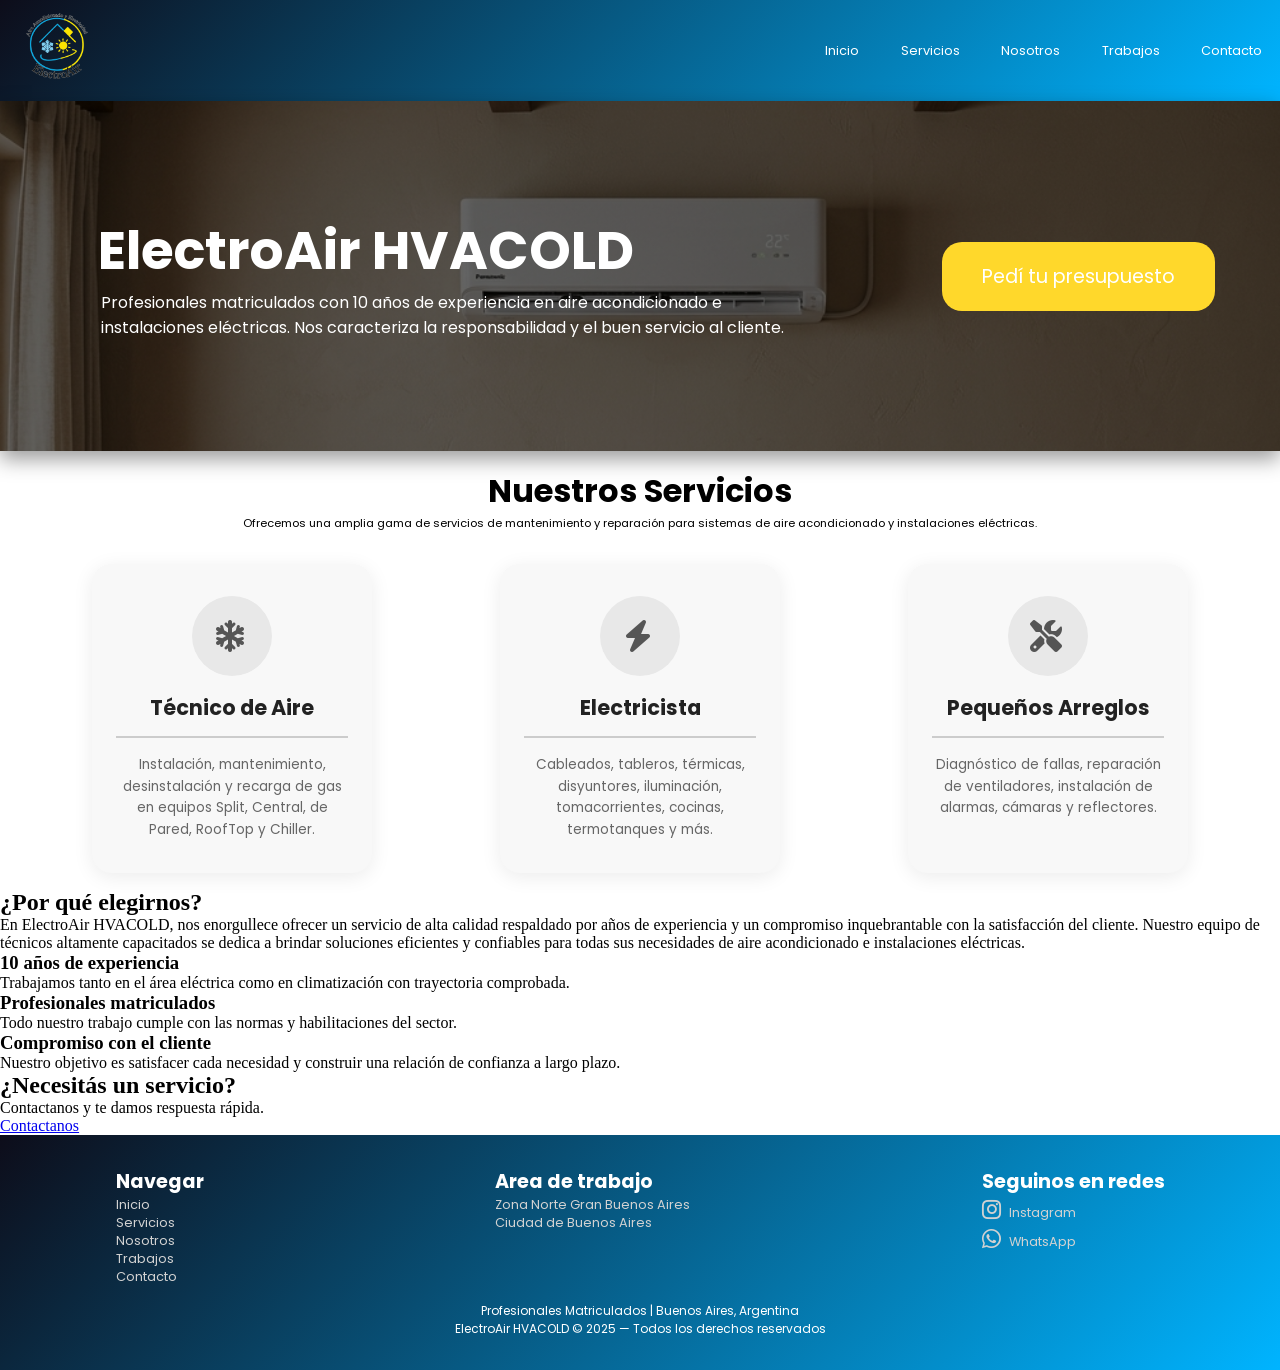
==== index.html @ 9010e7f7 "feat: agrego estilos de cards, iconos FontAwesome y sombra en hero, corrijo sangria y estructura HTM" ====
<!DOCTYPE html>
<html lang="es">

<head>
  <meta charset="UTF-8">
  <meta name="viewport" content="width=device-width, initial-scale=1.0">
  <meta name="description" content="Técnico en aire acondicionado - instalación y reparación">
  <title>ElectroAir | Inicio</title>
  <link rel="stylesheet" href="css/main.css">
  <link rel="icon" href="assets/images/logo.png" type="image/png">

  <!-- ICONO -->
  <link rel="stylesheet" href="https://cdnjs.cloudflare.com/ajax/libs/font-awesome/6.4.0/css/all.min.css">

  <!-- FUENTES -->
  <link href="https://fonts.googleapis.com/css2?family=Poppins:wght@300;400;600;700&display=swap" rel="stylesheet">

  <!-- BOOTSTRAP -->
  <link rel="stylesheet" href="https://cdn.jsdelivr.net/npm/bootstrap-icons@1.11.3/font/bootstrap-icons.min.css">
</head>

<body>

  <header>
    <a href="index.html">
      <img src="assets/images/logoinvi.png" alt="ElectroAir logo">
    </a>

    <nav>
      <a href="index.html">Inicio</a>
      <a href="pages/servicios.html">Servicios</a>
      <a href="pages/nosotros.html">Nosotros</a>
      <a href="pages/trabajos.html">Trabajos</a>
      <a href="pages/contacto.html">Contacto</a>
    </nav>
  </header>

  <main>
    <!-- HERO -->
    <section class="hero">
      <div class="marca-desc-hero">
        <h2>ElectroAir HVACOLD</h2>
        <p>Profesionales matriculados con 10 años de experiencia en aire acondicionado e instalaciones eléctricas. Nos
          caracteriza la responsabilidad y el buen servicio al cliente.</p>
      </div>
      <a href="pages/contacto.html" class="btn-presu-hero">Pedí tu presupuesto</a>
    </section>

    <!-- DESCRIPCION -->
    <!-- <h1>Somos ElectroAir HVACOLD, Realizamos mantenimiento de todo tipo de Aire Acondicionado, Centrales, RoofTop, Split, Chiller y Instalaciones Eléctricas. Nos caracteriza la responsabilidad y el buen servicio al cliente.</h1> -->

    <!-- SERVICIOS -->
    <section class="servicios-home">
      <div class="titulo-desc-servicios">
        <h2>Nuestros Servicios</h2>
        <p>Ofrecemos una amplia gama de servicios de mantenimiento y reparación para sistemas de aire acondicionado y
          instalaciones eléctricas.</p>
      </div>

      <div class="cards-servicios">

        <div class="card-servicio">
          <div class="icono-card">
            <i class="fa-solid fa-snowflake"></i>
          </div>
          <h3>Técnico de Aire</h3>
          <p>Instalación, mantenimiento, desinstalación y recarga de gas en equipos Split, Central, de Pared, RoofTop y
            Chiller.</p>
        </div>


        <div class="card-servicio">
          <div class="icono-card">
            <i class="fa-solid fa-bolt"></i>
          </div>
          <h3>Electricista</h3>
          <p>Cableados, tableros, térmicas, disyuntores, iluminación, tomacorrientes, cocinas, termotanques y más.</p>
        </div>


        <div class="card-servicio">
          <div class="icono-card">
            <i class="fa-solid fa-screwdriver-wrench"></i>
          </div>
          <h3>Pequeños Arreglos</h3>
          <p>Diagnóstico de fallas, reparación de ventiladores, instalación de alarmas, cámaras y reflectores.</p>
        </div>
      </div>
    </section>

    <section class="por-que-elegirnos">
      <h2>¿Por qué elegirnos?</h2>
      <p>En ElectroAir HVACOLD, nos enorgullece ofrecer un servicio de alta calidad respaldado por años de experiencia y
        un compromiso inquebrantable con la satisfacción del cliente. Nuestro equipo de técnicos altamente capacitados
        se dedica a brindar soluciones eficientes y confiables para todas sus necesidades de aire acondicionado e
        instalaciones eléctricas.</p>

      <div class="cards-porque">
        <div class="card-porque">
          <h3>10 años de experiencia</h3>
          <p>Trabajamos tanto en el área eléctrica como en climatización con trayectoria comprobada.</p>
        </div>

        <div class="card-porque">
          <h3>Profesionales matriculados</h3>
          <p>Todo nuestro trabajo cumple con las normas y habilitaciones del sector.</p>
        </div>

        <div class="card-porque">
          <h3>Compromiso con el cliente</h3>
          <p>Nuestro objetivo es satisfacer cada necesidad y construir una relación de confianza a largo plazo.</p>
        </div>
      </div>
    </section>

    <!-- CTA -->
    <section class="cta">
      <h2>¿Necesitás un servicio?</h2>
      <p>Contactanos y te damos respuesta rápida.</p>
      <a href="pages/contacto.html" class="btn">Contactanos</a>
    </section>

  </main>

  <footer>
    <section class="footer-box">
      <!-- PAGINAS -->

      <section class="pages-footer">
        <p class="titulos-footer">Navegar</p>
        <ul>
          <li><a href="index.html">Inicio</a> </li>
          <li><a href="pages/servicios.html">Servicios</a></li>
          <li><a href="pages/nosotros.html">Nosotros</a></li>
          <li><a href="pages/trabajos.html">Trabajos</a></li>
          <li><a href="pages/contacto.html">Contacto</a></li>
        </ul>
      </section>

      <!-- AREAS -->
      <section class="areas-footer">
        <p class="titulos-footer">Area de trabajo</p>
        <ul>
          <li>Zona Norte Gran Buenos Aires</li>
          <li>Ciudad de Buenos Aires</li>
        </ul>
      </section>

      <!-- REDES -->
      <section class="redes-footer">
        <p class="titulos-footer">Seguinos en redes</p>
        <ul>
          <li>
            <a href="https://www.instagram.com/electroair.hvacold?igsh=cTRmcGgzbWR4Y2Uz" target="_blank">
              <i class="bi bi-instagram"></i> Instagram
            </a>
          </li>

          <li>
            <a href="https://wa.me/1160213783" target="_blank">
              <i class="bi bi-whatsapp"></i> WhatsApp
            </a>
          </li>

        </ul>
      </section>
    </section>

    <section class="info-footer">
      <p>Profesionales Matriculados | Buenos Aires, Argentina</p>
      <p>ElectroAir HVACOLD &copy; 2025 — Todos los derechos reservados</p>
    </section>

  </footer>


</body>

</html>
---- css/main.css ----
header {
  background: linear-gradient(135deg, #0d0d1a, #00b4ff);
  padding: 0.5rem 0.5rem;
  display: flex;
  align-items: center;
  justify-content: space-between;
}
header nav {
  display: flex;
  gap: 2rem;
}
header a {
  color: #ffffff;
  font-size: 0.8rem;
  text-decoration: none;
  font-family: "Poppins", sans-serif;
  transition: background-color 0.3s ease;
  padding-right: 0.6rem;
}
header a:hover {
  color: #ffd82b;
}
header img {
  height: 5rem;
  padding-left: 0.5rem;
}

footer {
  background: linear-gradient(135deg, #0d0d1a, #00b4ff);
  padding: 2rem 4rem;
}
footer .footer-box {
  display: flex;
  justify-content: space-evenly;
  align-items: flex-start;
  gap: 15rem;
  margin-bottom: 1rem;
}
footer .footer-box .areas-footer p {
  text-align: left;
}
footer .footer-box .areas-footer ul {
  padding-left: 0;
  list-style: none;
  font-size: 0.8rem;
}
footer .footer-box .redes-footer {
  min-width: 180px;
}
footer .footer-box .redes-footer p {
  text-align: left;
}
footer .footer-box .redes-footer ul {
  padding-left: 0;
  list-style: none;
  font-size: 0.8rem;
}
footer .footer-box .pages-footer p {
  text-align: left;
}
footer .footer-box .pages-footer ul {
  padding-left: 0;
  list-style: none;
  font-size: 0.8rem;
}
footer .footer-box .titulos-footer {
  font-size: 1.2rem;
  font-weight: bold;
}
footer p {
  color: #ffffff;
  font-family: "Poppins", sans-serif;
  text-align: center;
}
footer a {
  color: #d2d2d2;
  text-decoration: none;
}
footer a:hover {
  color: #ffd82b;
}
footer li {
  color: #d2d2d2;
  font-family: "Poppins", sans-serif;
}

.info-footer {
  font-size: 12px;
}

i {
  font-size: 1.2rem;
  margin-right: 5px;
}

.hero {
  background-image: linear-gradient(rgba(0, 0, 0, 0.6), rgba(0, 0, 0, 0.6)), url("../assets/images/hero.png");
  background-size: cover;
  background-position: center;
  height: 350px;
  display: flex;
  justify-content: center;
  align-items: center;
  gap: 7rem;
  box-shadow: 0 8px 20px rgba(0, 0, 0, 0.4);
}

.marca-desc-hero {
  padding: 2rem;
}
.marca-desc-hero h2 {
  font-size: 3.3rem;
  color: #ffffff;
  font-family: "Poppins", sans-serif;
}
.marca-desc-hero p {
  font-size: 1rem;
  padding-left: 0.2rem;
  color: #ffffff;
  width: 43.75rem;
  font-family: "Poppins", sans-serif;
}

.btn-presu-hero {
  background-color: #ffd82b;
  color: #ffffff;
  text-decoration: none;
  font-family: "Poppins", sans-serif;
  padding: 1.25rem 2.5rem;
  border-radius: 1.25rem;
  font-size: 1.2rem;
  transition: 0.2s ease;
}
.btn-presu-hero:hover {
  transform: scale(0.95);
  box-shadow: 0.625rem 0.625rem 1.25rem rgba(10, 18, 54, 0.486);
}

.servicios-home {
  display: flex;
  flex-direction: column;
  padding: 1rem;
}
.servicios-home .titulo-desc-servicios {
  justify-content: center;
  flex-direction: column;
  text-align: center;
}
.servicios-home .titulo-desc-servicios h2 {
  font-size: 2rem;
  font-family: "Poppins", sans-serif;
}
.servicios-home .titulo-desc-servicios p {
  font-family: "Poppins", sans-serif;
  font-size: 0.7rem;
}
.servicios-home .cards-servicios {
  padding-top: 2rem;
  display: grid;
  grid-template-columns: repeat(auto-fit, minmax(250px, 1fr));
  gap: 8rem;
  max-width: 1200px;
  margin: 0 auto;
}
.servicios-home .cards-servicios .card-servicio {
  background-color: #f8f8f8;
  border-radius: 20px;
  width: 280px;
  display: flex;
  text-align: center;
  flex-direction: column;
  align-items: center;
  padding: 2rem 1.5rem;
  gap: 1rem;
  box-shadow: 0 4px 20px rgba(0, 0, 0, 0.08);
  transition: transform 0.3s ease, box-shadow 0.3s ease;
}
.servicios-home .cards-servicios .card-servicio:hover {
  transform: translateY(-3px);
  box-shadow: 0 12px 30px rgba(0, 0, 0, 0.15);
}
.servicios-home .cards-servicios .card-servicio .icono-card {
  background-color: #e8e8e8;
  border-radius: 50%;
  width: 80px;
  height: 80px;
  display: flex;
  align-items: center;
  justify-content: center;
}
.servicios-home .cards-servicios .card-servicio .icono-card i {
  font-size: 2rem;
  color: #555555;
}
.servicios-home .cards-servicios .card-servicio h3 {
  font-size: 1.3rem;
  font-family: "Poppins", sans-serif;
  color: #222222;
  font-weight: 700;
  border-bottom: 2px solid #cccccc;
  padding-bottom: 0.8rem;
  width: 100%;
}
.servicios-home .cards-servicios .card-servicio p {
  font-size: 0.85rem;
  font-family: "Poppins", sans-serif;
  color: #666666;
  line-height: 1.6;
}

* {
  margin: 0;
  padding: 0;
  box-sizing: border-box;
}

/*# sourceMappingURL=main.css.map */
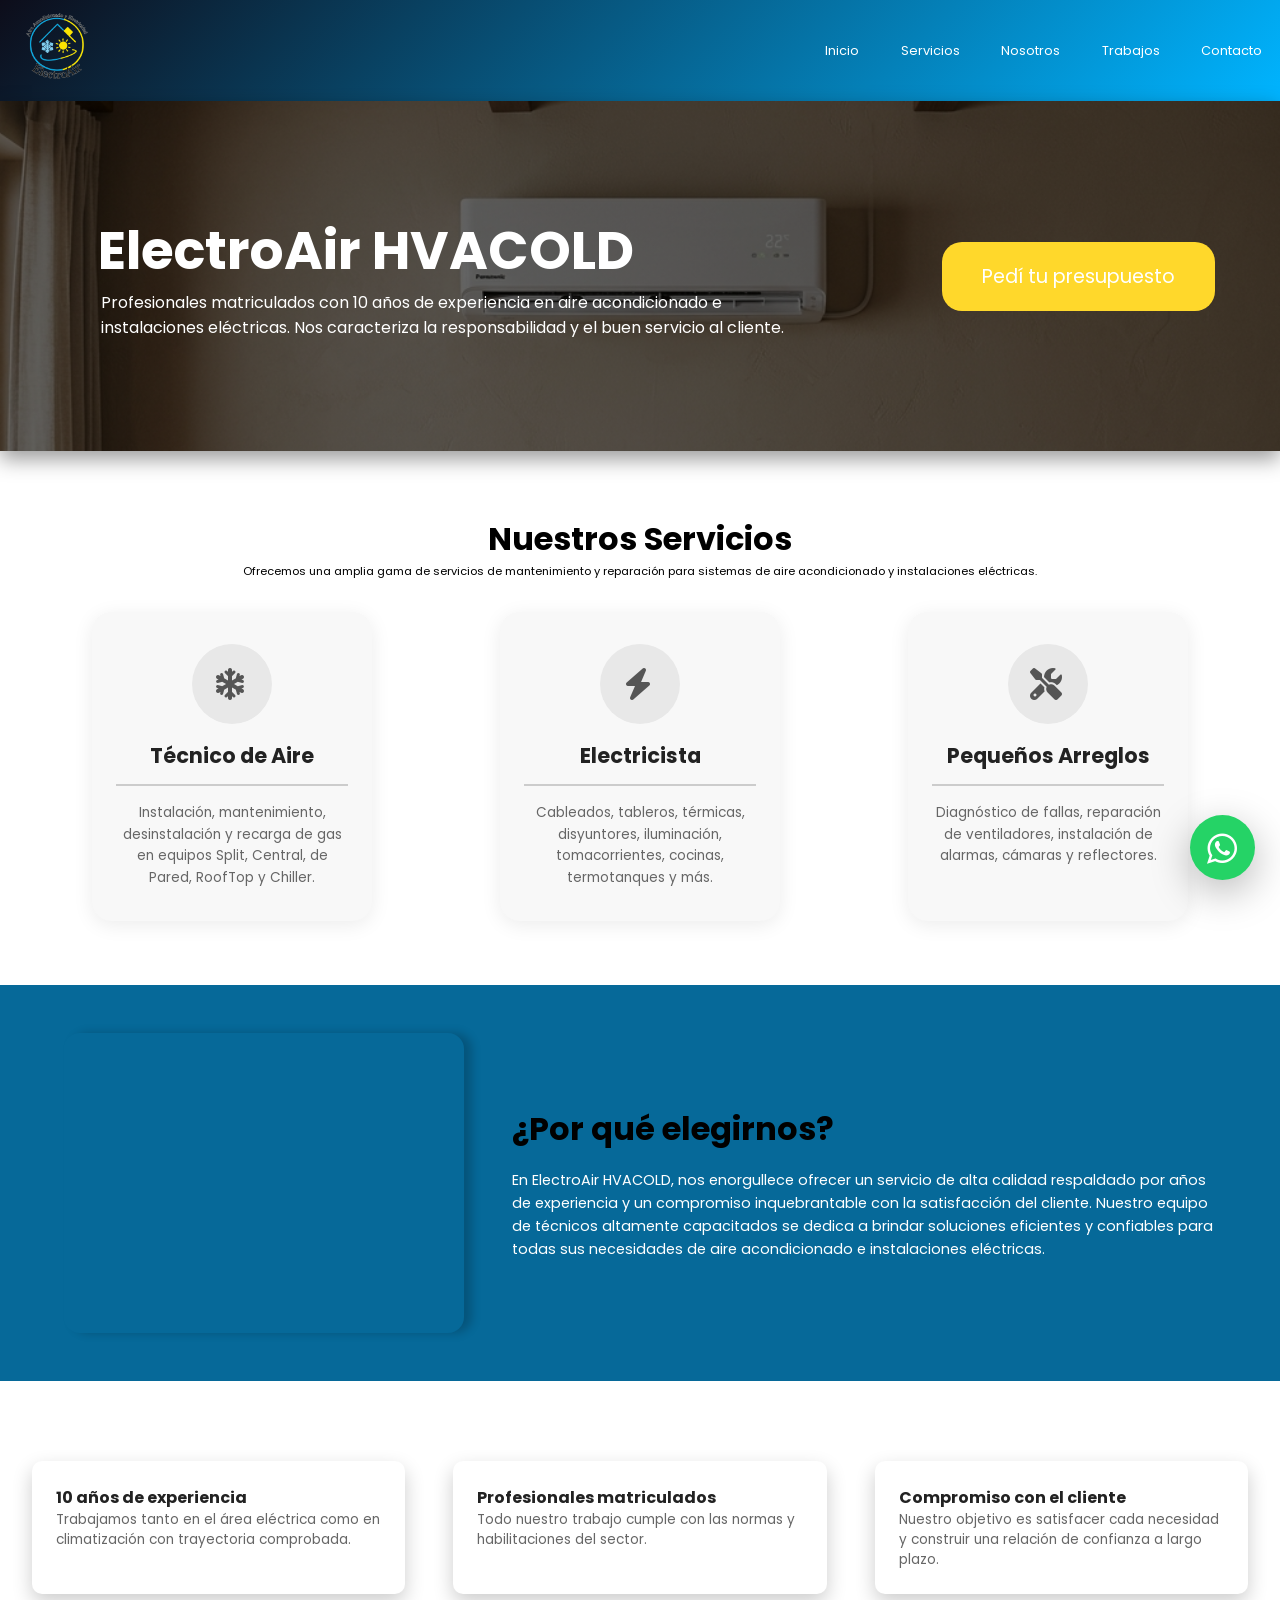
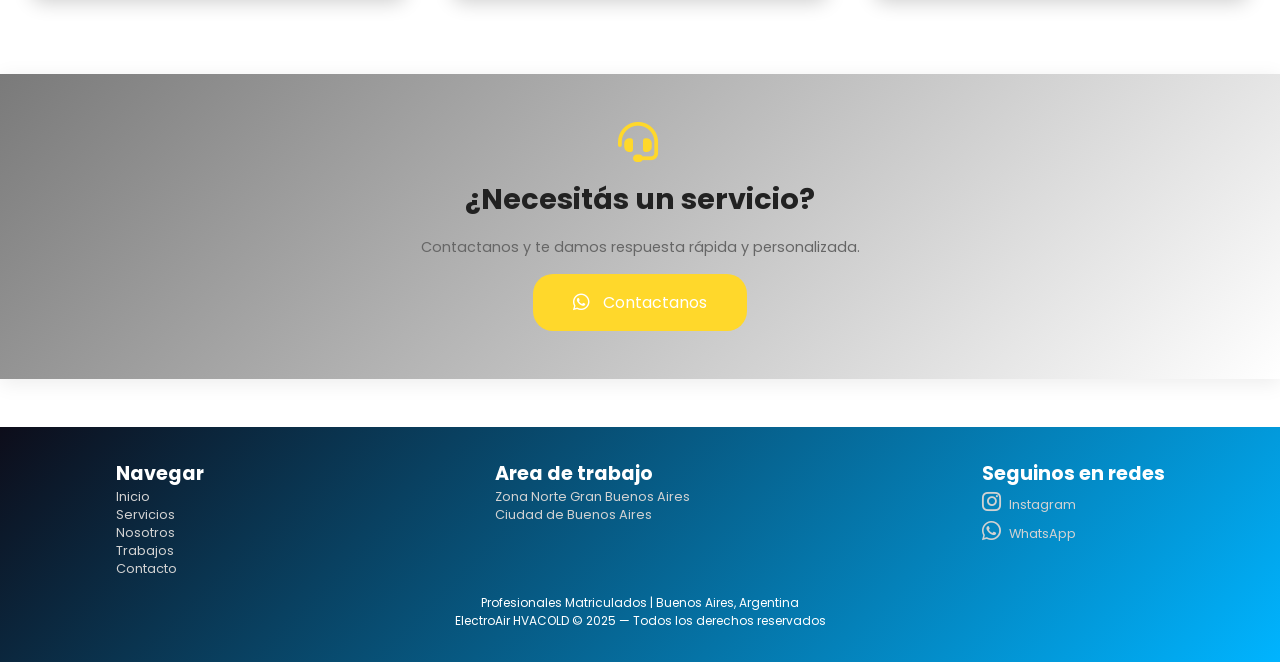
==== commit 5f1db57e: "feat: completo estilos del index, agrego seccion CTA, slider con keyframes, cards de porque elegirno" ====
--- a/index.html
+++ b/index.html
@@ -16,6 +16,7 @@
   <link href="https://fonts.googleapis.com/css2?family=Poppins:wght@300;400;600;700&display=swap" rel="stylesheet">
 
   <!-- BOOTSTRAP -->
+  <link rel="stylesheet" href="https://maxcdn.bootstrapcdn.com/font-awesome/4.5.0/css/font-awesome.min.css">
   <link rel="stylesheet" href="https://cdn.jsdelivr.net/npm/bootstrap-icons@1.11.3/font/bootstrap-icons.min.css">
 </head>
 
@@ -39,15 +40,12 @@
     <!-- HERO -->
     <section class="hero">
       <div class="marca-desc-hero">
-        <h2>ElectroAir HVACOLD</h2>
-        <p>Profesionales matriculados con 10 años de experiencia en aire acondicionado e instalaciones eléctricas. Nos
-          caracteriza la responsabilidad y el buen servicio al cliente.</p>
+        <h1>ElectroAir HVACOLD</h2>
+          <p>Profesionales matriculados con 10 años de experiencia en aire acondicionado e instalaciones eléctricas. Nos
+            caracteriza la responsabilidad y el buen servicio al cliente.</p>
       </div>
       <a href="pages/contacto.html" class="btn-presu-hero">Pedí tu presupuesto</a>
     </section>
-
-    <!-- DESCRIPCION -->
-    <!-- <h1>Somos ElectroAir HVACOLD, Realizamos mantenimiento de todo tipo de Aire Acondicionado, Centrales, RoofTop, Split, Chiller y Instalaciones Eléctricas. Nos caracteriza la responsabilidad y el buen servicio al cliente.</h1> -->
 
     <!-- SERVICIOS -->
     <section class="servicios-home">
@@ -89,35 +87,51 @@
     </section>
 
     <section class="por-que-elegirnos">
-      <h2>¿Por qué elegirnos?</h2>
-      <p>En ElectroAir HVACOLD, nos enorgullece ofrecer un servicio de alta calidad respaldado por años de experiencia y
-        un compromiso inquebrantable con la satisfacción del cliente. Nuestro equipo de técnicos altamente capacitados
-        se dedica a brindar soluciones eficientes y confiables para todas sus necesidades de aire acondicionado e
-        instalaciones eléctricas.</p>
+
+      <div class="porque-top">
+        <div class="slider">
+          <div class="slide slide1"></div>
+          <div class="slide slide2"></div>
+          <div class="slide slide3"></div>
+          <div class="slide slide4"></div>
+          <div class="slide slide5"></div>
+        </div>
+        <div class="porque-texto">
+          <h2>¿Por qué elegirnos?</h2>
+          <p>En ElectroAir HVACOLD, nos enorgullece ofrecer un servicio de alta calidad respaldado por años de
+            experiencia y un compromiso inquebrantable con la satisfacción del cliente. Nuestro equipo de técnicos
+            altamente capacitados se dedica a brindar soluciones eficientes y confiables para todas sus necesidades de
+            aire acondicionado e instalaciones eléctricas.</p>
+        </div>
+      </div>
 
       <div class="cards-porque">
         <div class="card-porque">
           <h3>10 años de experiencia</h3>
           <p>Trabajamos tanto en el área eléctrica como en climatización con trayectoria comprobada.</p>
         </div>
-
         <div class="card-porque">
           <h3>Profesionales matriculados</h3>
           <p>Todo nuestro trabajo cumple con las normas y habilitaciones del sector.</p>
         </div>
-
         <div class="card-porque">
           <h3>Compromiso con el cliente</h3>
           <p>Nuestro objetivo es satisfacer cada necesidad y construir una relación de confianza a largo plazo.</p>
         </div>
       </div>
+
     </section>
+
 
     <!-- CTA -->
     <section class="cta">
+      <i class="fa-solid fa-headset"></i>
       <h2>¿Necesitás un servicio?</h2>
-      <p>Contactanos y te damos respuesta rápida.</p>
-      <a href="pages/contacto.html" class="btn">Contactanos</a>
+      <p>Contactanos y te damos respuesta rápida y personalizada.</p>
+
+      <a href="pages/contacto.html" class="btn">
+        <i class="fa-brands fa-whatsapp"></i> Contactanos
+      </a>
     </section>
 
   </main>
@@ -173,7 +187,9 @@
 
   </footer>
 
-
+  <a href="https://wa.me/1160213783" class="float-wa" target="_blank">
+    <i class="fa fa-whatsapp" style="margin-top:16px;"></i>
+  </a>
 </body>
 
 </html>
--- a/css/main.css
+++ b/css/main.css
@@ -108,7 +108,7 @@
 .marca-desc-hero {
   padding: 2rem;
 }
-.marca-desc-hero h2 {
+.marca-desc-hero h1 {
   font-size: 3.3rem;
   color: #ffffff;
   font-family: "Poppins", sans-serif;
@@ -140,6 +140,8 @@
   display: flex;
   flex-direction: column;
   padding: 1rem;
+  margin-top: 3rem;
+  margin-bottom: 2rem;
 }
 .servicios-home .titulo-desc-servicios {
   justify-content: center;
@@ -208,6 +210,198 @@
   line-height: 1.6;
 }
 
+.por-que-elegirnos {
+  margin-top: 3rem;
+  display: flex;
+  flex-direction: column;
+  gap: 2rem;
+}
+.por-que-elegirnos .porque-top {
+  display: flex;
+  gap: 3rem;
+  align-items: center;
+  width: 100%;
+  background-color: #066999;
+  padding: 3rem 4rem;
+}
+.por-que-elegirnos .slider {
+  width: 400px;
+  min-width: 400px;
+  height: 300px;
+  border-radius: 16px;
+  overflow: hidden;
+  position: relative;
+  box-shadow: 8px 0px 10px rgba(0, 0, 0, 0.2);
+}
+.por-que-elegirnos .slide {
+  position: absolute;
+  width: 100%;
+  height: 100%;
+  opacity: 0;
+  animation: cambiarSlide 25s infinite;
+}
+.por-que-elegirnos .slide1 {
+  background-image: url("../assets/images/slide1.jpeg");
+  background-size: cover;
+  background-position: center;
+  animation-delay: 0s;
+}
+.por-que-elegirnos .slide2 {
+  background-image: url("../assets/images/slide2.jpeg");
+  background-size: cover;
+  background-position: center;
+  animation-delay: 5s;
+}
+.por-que-elegirnos .slide3 {
+  background-image: url("../assets/images/slide3.jpeg");
+  background-size: cover;
+  background-position: center;
+  animation-delay: 10s;
+}
+.por-que-elegirnos .slide4 {
+  background-image: url("../assets/images/slide4.jpeg");
+  background-size: cover;
+  background-position: center;
+  animation-delay: 15s;
+}
+.por-que-elegirnos .slide5 {
+  background-image: url("../assets/images/slide5.jpeg");
+  background-size: cover;
+  background-position: center;
+  animation-delay: 20s;
+}
+@keyframes cambiarSlide {
+  0% {
+    opacity: 0;
+  }
+  5% {
+    opacity: 1;
+  }
+  20% {
+    opacity: 1;
+  }
+  25% {
+    opacity: 0;
+  }
+  100% {
+    opacity: 0;
+  }
+}
+.por-que-elegirnos .porque-texto {
+  display: flex;
+  flex-direction: column;
+  gap: 1rem;
+  flex: 1;
+}
+.por-que-elegirnos .porque-texto h2 {
+  font-size: 2rem;
+  font-family: "Poppins", sans-serif;
+  color: #000000;
+  font-weight: 700;
+}
+.por-que-elegirnos .porque-texto p {
+  font-size: 0.9rem;
+  font-family: "Poppins", sans-serif;
+  color: #ffffff;
+  line-height: 1.6;
+}
+.por-que-elegirnos .cards-porque {
+  margin-top: 3rem;
+  display: flex;
+  gap: 3rem;
+  justify-content: center;
+  padding-left: 2rem;
+  padding-right: 2rem;
+  margin-bottom: 5rem;
+}
+.por-que-elegirnos .cards-porque .card-porque h3 {
+  font-size: 1rem;
+  font-family: "Poppins", sans-serif;
+  font-weight: 700;
+  color: #222222;
+}
+.por-que-elegirnos .cards-porque .card-porque p {
+  font-size: 0.85rem;
+  font-family: "Poppins", sans-serif;
+  color: #666666;
+}
+.por-que-elegirnos .cards-porque .card-porque {
+  background-color: #ffffff;
+  border-radius: 10px;
+  padding: 1.5rem;
+  width: 400px;
+  box-shadow: 0 8px 20px rgba(0, 0, 0, 0.2);
+}
+
+.cta {
+  background: linear-gradient(135deg, #7a7a7a, #ffffff);
+  display: flex;
+  align-items: center;
+  justify-content: center;
+  flex-direction: column;
+  gap: 1rem;
+  padding: 3rem 6rem;
+  text-align: center;
+  box-shadow: 0 4px 20px rgba(0, 0, 0, 0.08);
+  width: 100%;
+  margin-bottom: 3rem;
+}
+.cta > i {
+  font-size: 2.5rem;
+  color: #ffd82b;
+}
+.cta h2 {
+  font-family: "Poppins", sans-serif;
+  font-size: 1.8rem;
+  font-weight: 700;
+  color: #222222;
+}
+.cta p {
+  font-family: "Poppins", sans-serif;
+  font-size: 0.9rem;
+  color: #666666;
+}
+.cta .btn {
+  background-color: #ffd82b;
+  color: #ffffff;
+  text-decoration: none;
+  font-family: "Poppins", sans-serif;
+  padding: 1rem 2.5rem;
+  border-radius: 1.25rem;
+  font-size: 1rem;
+  transition: 0.2s ease;
+}
+.cta .btn:hover {
+  transform: scale(0.95);
+  box-shadow: 0.625rem 0.625rem 1.25rem rgba(10, 18, 54, 0.486);
+}
+.cta .btn {
+  display: flex;
+  align-items: center;
+  gap: 0.5rem;
+}
+
+.float-wa {
+  position: fixed;
+  width: 65px;
+  height: 65px;
+  bottom: 20px;
+  right: 25px;
+  background-color: #25d366;
+  color: #FFF;
+  border-radius: 50px;
+  text-align: center;
+  font-size: 35px;
+  padding-left: 3.5px;
+  z-index: 100;
+  box-shadow: 0 12px 40px rgba(0, 0, 0, 0.283);
+  transition: transform 0.3s ease, box-shadow 0.3s ease;
+}
+.float-wa:hover {
+  transform: scale(1.1);
+  box-shadow: 0 12px 50px rgba(0, 0, 0, 0.523);
+}
+
 * {
   margin: 0;
   padding: 0;
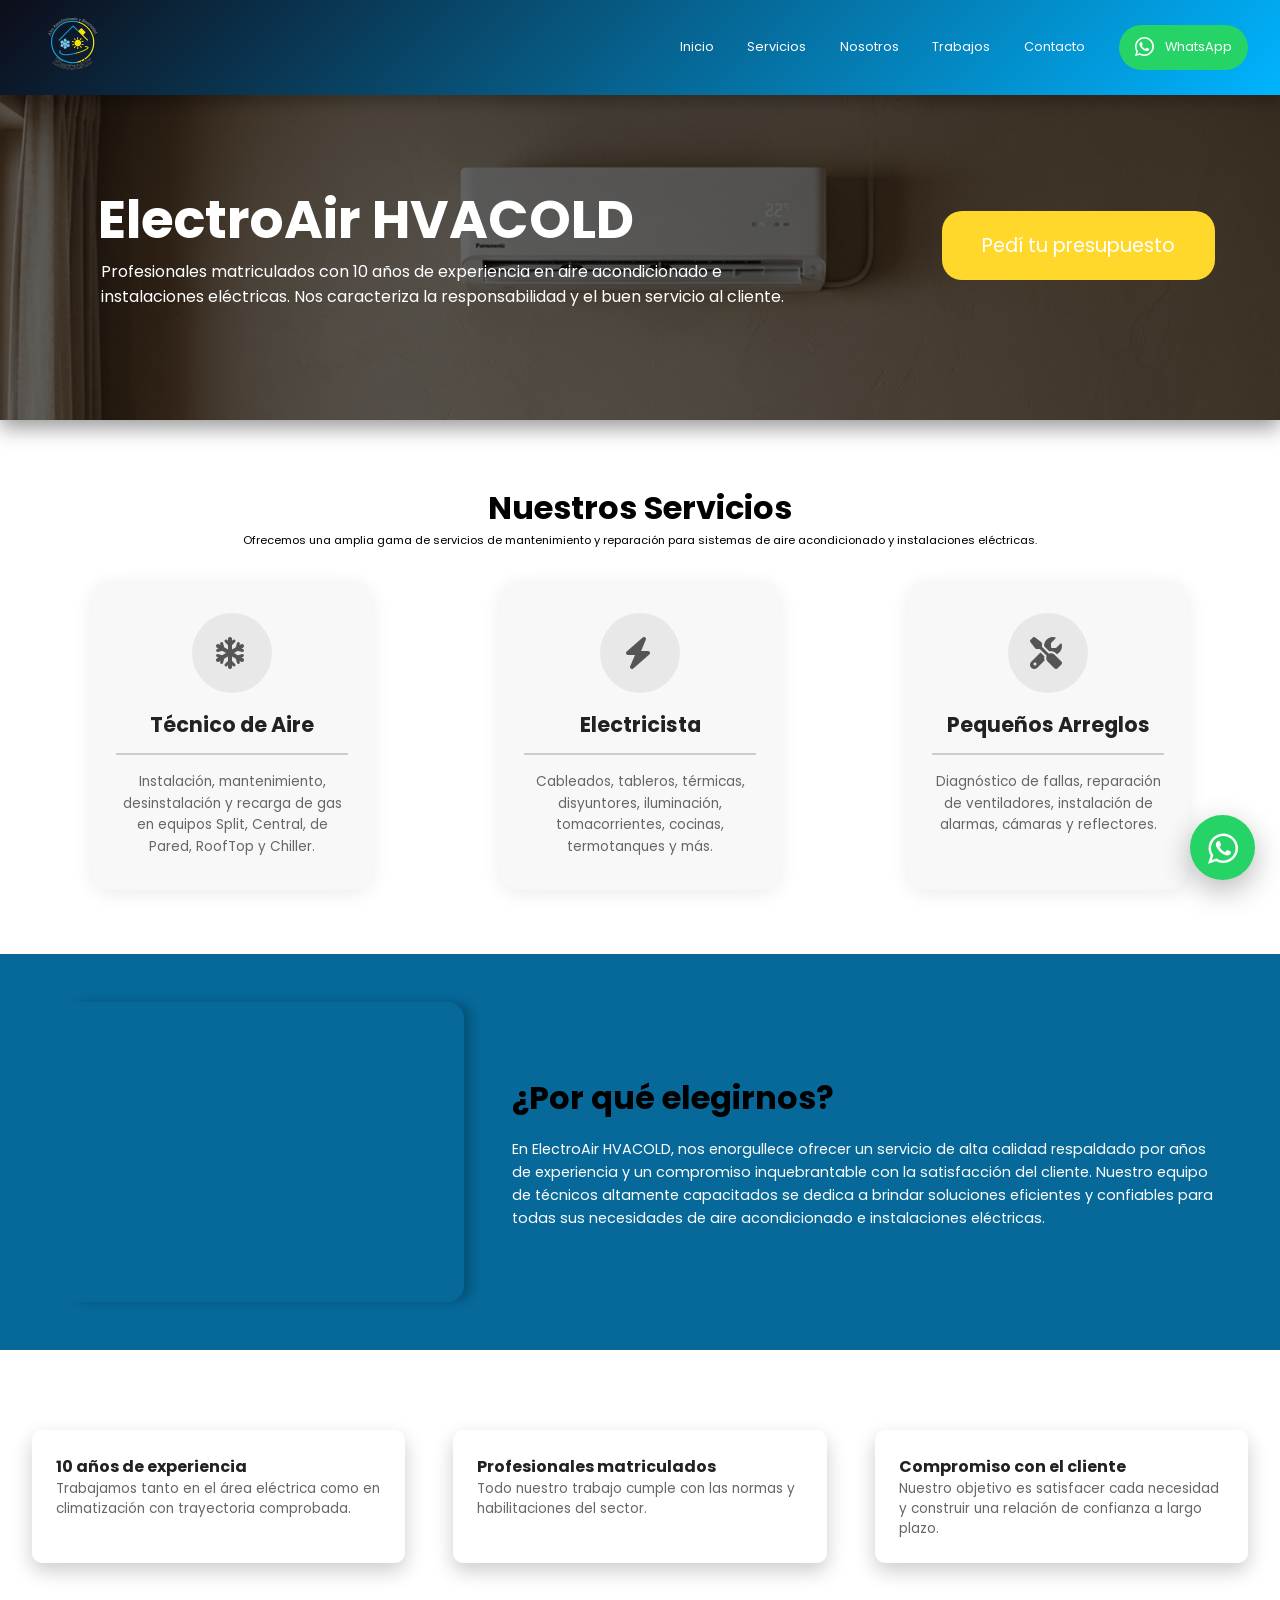
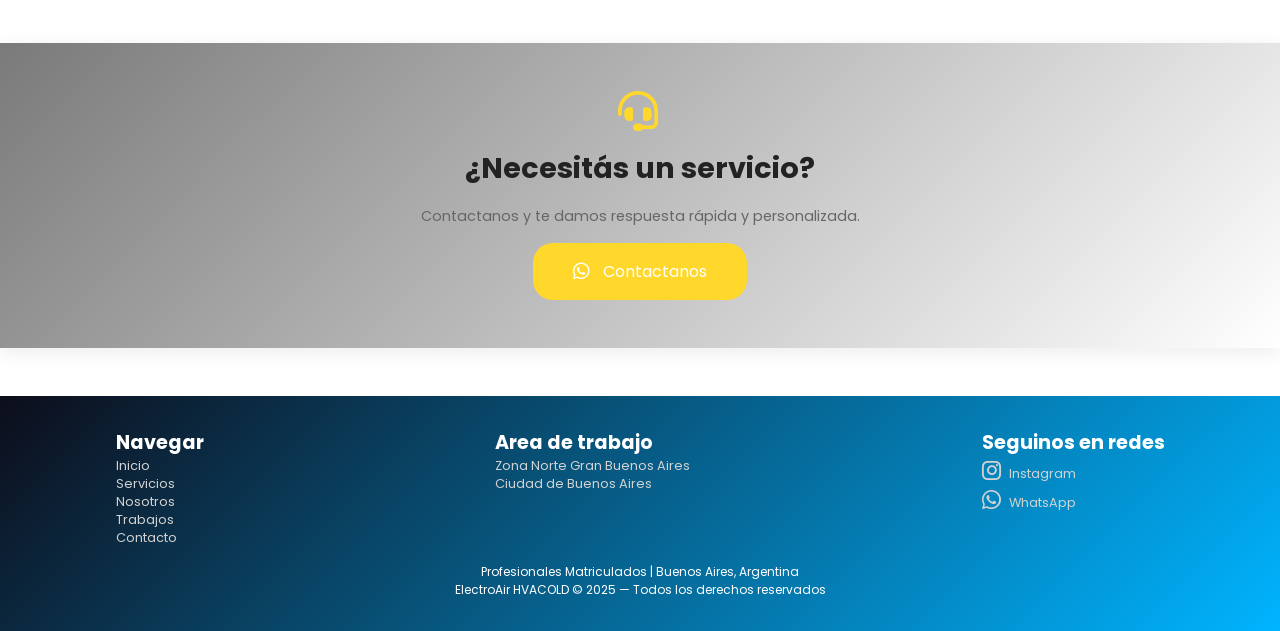
==== commit 2da232c2: "Agrego contacto, position fixed, tamaño y sombra en nav" ====
--- a/index.html
+++ b/index.html
@@ -33,6 +33,9 @@
       <a href="pages/nosotros.html">Nosotros</a>
       <a href="pages/trabajos.html">Trabajos</a>
       <a href="pages/contacto.html">Contacto</a>
+      <a href="https://wa.me/1160213783" target="_blank" class="btn-whatsapp">
+        <i class="bi bi-whatsapp"></i> WhatsApp
+      </a>
     </nav>
   </header>
 
--- a/css/main.css
+++ b/css/main.css
@@ -1,15 +1,25 @@
+@charset "UTF-8";
 header {
   background: linear-gradient(135deg, #0d0d1a, #00b4ff);
-  padding: 0.5rem 0.5rem;
+  padding: 0.8rem 2rem;
   display: flex;
   align-items: center;
   justify-content: space-between;
-}
-header nav {
-  display: flex;
-  gap: 2rem;
-}
-header a {
+  position: fixed;
+  top: 0;
+  left: 0;
+  width: 100%;
+  z-index: 1000;
+  box-shadow: 0 9px 10px rgba(0, 0, 0, 0.2);
+}
+
+nav {
+  display: flex;
+  gap: 1.5rem;
+  align-items: center;
+}
+
+a {
   color: #ffffff;
   font-size: 0.8rem;
   text-decoration: none;
@@ -17,12 +27,31 @@
   transition: background-color 0.3s ease;
   padding-right: 0.6rem;
 }
-header a:hover {
+a:hover {
   color: #ffd82b;
 }
-header img {
-  height: 5rem;
+
+img {
+  height: 4rem;
   padding-left: 0.5rem;
+}
+
+body {
+  padding-top: 70px;
+}
+
+.btn-whatsapp {
+  background-color: #25d366;
+  color: white !important;
+  padding: 0.5rem 1rem;
+  border-radius: 1.5rem;
+  display: flex;
+  align-items: center;
+  gap: 0.4rem;
+}
+.btn-whatsapp:hover {
+  background-color: #1ebe5d;
+  color: white !important;
 }
 
 footer {
@@ -91,6 +120,52 @@
 i {
   font-size: 1.2rem;
   margin-right: 5px;
+}
+
+.servicios-titulo {
+  margin-top: 3rem;
+  display: flex;
+  align-items: center;
+  justify-content: center;
+  text-align: center;
+  gap: 0.2rem;
+  padding: 3rem;
+}
+
+.servicios-detalle .aire-lista .categoria ul li, .servicios-detalle .electricista-lista .categoria ul li, .servicios-detalle .arreglos-lista .categoria ul li {
+  font-size: 0.85rem;
+  font-family: "Poppins", sans-serif;
+  color: #444444;
+  line-height: 1.6;
+}
+
+.servicios-detalle .aire-lista .categoria, .servicios-detalle .electricista-lista .categoria, .servicios-detalle .arreglos-lista .categoria {
+  display: flex;
+  flex-direction: column;
+  width: 280px;
+  background-color: #ffffff;
+  padding: 1.5rem;
+  border-radius: 0.8rem;
+  box-shadow: 0 8px 20px rgba(0, 0, 0, 0.1);
+  gap: 1rem;
+}
+.servicios-detalle .aire-lista .categoria .titulo, .servicios-detalle .electricista-lista .categoria .titulo, .servicios-detalle .arreglos-lista .categoria .titulo {
+  display: flex;
+  flex-direction: column;
+}
+.servicios-detalle .aire-lista .categoria .titulo h2, .servicios-detalle .electricista-lista .categoria .titulo h2, .servicios-detalle .arreglos-lista .categoria .titulo h2 {
+  font-size: 1.1rem;
+  font-family: "Poppins", sans-serif;
+  color: #333333;
+}
+
+.fondo-aire, .fondo-electricista, .fondo-arreglos {
+  background-size: cover;
+  background-position: center;
+  background-repeat: no-repeat;
+  border-radius: 0.8rem;
+  padding: 2rem;
+  box-shadow: 0 8px 20px rgba(0, 0, 0, 0.1);
 }
 
 .hero {
@@ -133,6 +208,7 @@
 }
 .btn-presu-hero:hover {
   transform: scale(0.95);
+  color: #ffffff;
   box-shadow: 0.625rem 0.625rem 1.25rem rgba(10, 18, 54, 0.486);
 }
 
@@ -373,6 +449,7 @@
 }
 .cta .btn:hover {
   transform: scale(0.95);
+  color: #ffffff;
   box-shadow: 0.625rem 0.625rem 1.25rem rgba(10, 18, 54, 0.486);
 }
 .cta .btn {
@@ -392,14 +469,190 @@
   border-radius: 50px;
   text-align: center;
   font-size: 35px;
-  padding-left: 3.5px;
+  padding-left: 15px;
   z-index: 100;
-  box-shadow: 0 12px 40px rgba(0, 0, 0, 0.283);
+  box-shadow: 0 10px 30px rgba(0, 0, 0, 0.283);
   transition: transform 0.3s ease, box-shadow 0.3s ease;
 }
 .float-wa:hover {
   transform: scale(1.1);
-  box-shadow: 0 12px 50px rgba(0, 0, 0, 0.523);
+  color: #ffffff;
+  box-shadow: 0 10px 45px rgba(0, 0, 0, 0.406);
+}
+
+.servicios-titulo {
+  flex-direction: column;
+  display: flex;
+  justify-content: center;
+}
+.servicios-titulo .barrita {
+  width: 55px;
+  height: 4px;
+  background-color: rgb(10, 60, 102);
+  border-radius: 10px;
+  margin-top: 8px;
+  width: 100px;
+}
+.servicios-titulo h1 {
+  font-size: 2.3rem;
+  color: #000000;
+  font-family: "Poppins", sans-serif;
+}
+.servicios-titulo p {
+  padding-top: 2rem;
+  font-size: 0.9rem;
+  color: #211d6f;
+  font-family: "Poppins", sans-serif;
+}
+
+.servicios-detalle {
+  display: flex;
+  justify-content: center;
+  gap: 5rem;
+  flex-direction: column;
+  padding: 2rem;
+}
+.servicios-detalle h2 {
+  font-size: 2rem;
+  font-family: "Poppins", sans-serif;
+}
+.servicios-detalle .aire-lista {
+  display: flex;
+  gap: 2rem;
+  align-items: stretch;
+  margin-top: 2rem;
+  padding: 0 1rem;
+  flex-wrap: wrap;
+}
+.servicios-detalle .aire-lista .categoria .barrita {
+  width: 55px;
+  height: 4px;
+  background-color: rgb(0, 124, 226);
+  border-radius: 10px;
+  margin-top: 8px;
+}
+.servicios-detalle .aire-lista .categoria ul {
+  background-color: rgba(16, 45, 139, 0.0823529412);
+  border-radius: 0.5rem;
+  padding: 0.7rem;
+  padding-left: 1rem;
+  list-style: none;
+}
+.servicios-detalle .aire-lista .categoria ul li::before {
+  content: "✔ ";
+  color: rgb(0, 124, 226);
+}
+.servicios-detalle .electricista-lista {
+  display: flex;
+  gap: 2rem;
+  align-items: stretch;
+  margin-top: 2rem;
+  padding: 0 1rem;
+  flex-wrap: wrap;
+}
+.servicios-detalle .electricista-lista .categoria .barrita {
+  width: 55px;
+  height: 4px;
+  background-color: rgb(241, 222, 44);
+  border-radius: 10px;
+  margin-top: 8px;
+}
+.servicios-detalle .electricista-lista .categoria ul {
+  background-color: rgba(16, 45, 139, 0.0823529412);
+  border-radius: 0.5rem;
+  padding: 0.7rem;
+  padding-left: 1rem;
+  list-style: none;
+}
+.servicios-detalle .electricista-lista .categoria ul li::before {
+  content: "✔ ";
+  color: rgb(241, 222, 44);
+}
+.servicios-detalle .arreglos-lista {
+  display: flex;
+  gap: 2rem;
+  align-items: stretch;
+  margin-top: 2rem;
+  padding: 0 1rem;
+  flex-wrap: wrap;
+}
+.servicios-detalle .arreglos-lista .categoria .barrita {
+  width: 55px;
+  height: 4px;
+  background-color: rgb(192, 192, 192);
+  border-radius: 10px;
+  margin-top: 8px;
+}
+.servicios-detalle .arreglos-lista .categoria ul {
+  background-color: rgba(16, 45, 139, 0.0823529412);
+  border-radius: 0.5rem;
+  padding: 0.7rem;
+  padding-left: 1rem;
+  list-style: none;
+}
+.servicios-detalle .arreglos-lista .categoria ul li::before {
+  content: "✔ ";
+  color: rgb(192, 192, 192);
+}
+.servicios-detalle .arreglos-lista {
+  justify-content: flex-end;
+  gap: 6rem;
+}
+.servicios-detalle .arreglos-lista .categoria {
+  width: 360px;
+}
+.servicios-detalle .contenedor-titulo-icon {
+  display: flex;
+  align-items: center;
+  gap: 1rem;
+}
+.servicios-detalle .contenedor-titulo-icon .icono-aire {
+  border-radius: 50%;
+  width: 80px;
+  height: 80px;
+  display: flex;
+  align-items: center;
+  justify-content: center;
+}
+.servicios-detalle .contenedor-titulo-icon .icono-aire i {
+  font-size: 3rem;
+  color: #2abce9;
+}
+.servicios-detalle .contenedor-titulo-icon .icono-electricista {
+  border-radius: 50%;
+  width: 80px;
+  height: 80px;
+  display: flex;
+  align-items: center;
+  justify-content: center;
+}
+.servicios-detalle .contenedor-titulo-icon .icono-electricista i {
+  font-size: 3rem;
+  color: rgb(247, 211, 55);
+}
+.servicios-detalle .contenedor-titulo-icon .icono-arreglos {
+  border-radius: 50%;
+  width: 80px;
+  height: 80px;
+  display: flex;
+  align-items: center;
+  justify-content: center;
+}
+.servicios-detalle .contenedor-titulo-icon .icono-arreglos i {
+  font-size: 3rem;
+  color: #c0c0c0;
+}
+
+.fondo-aire {
+  background-image: url("/assets/images/aire-servicios.png");
+}
+
+.fondo-electricista {
+  background-image: url("/assets/images/elec-servicios.png");
+}
+
+.fondo-arreglos {
+  background-image: url("/assets/images/arreglos-servicios.png");
 }
 
 * {
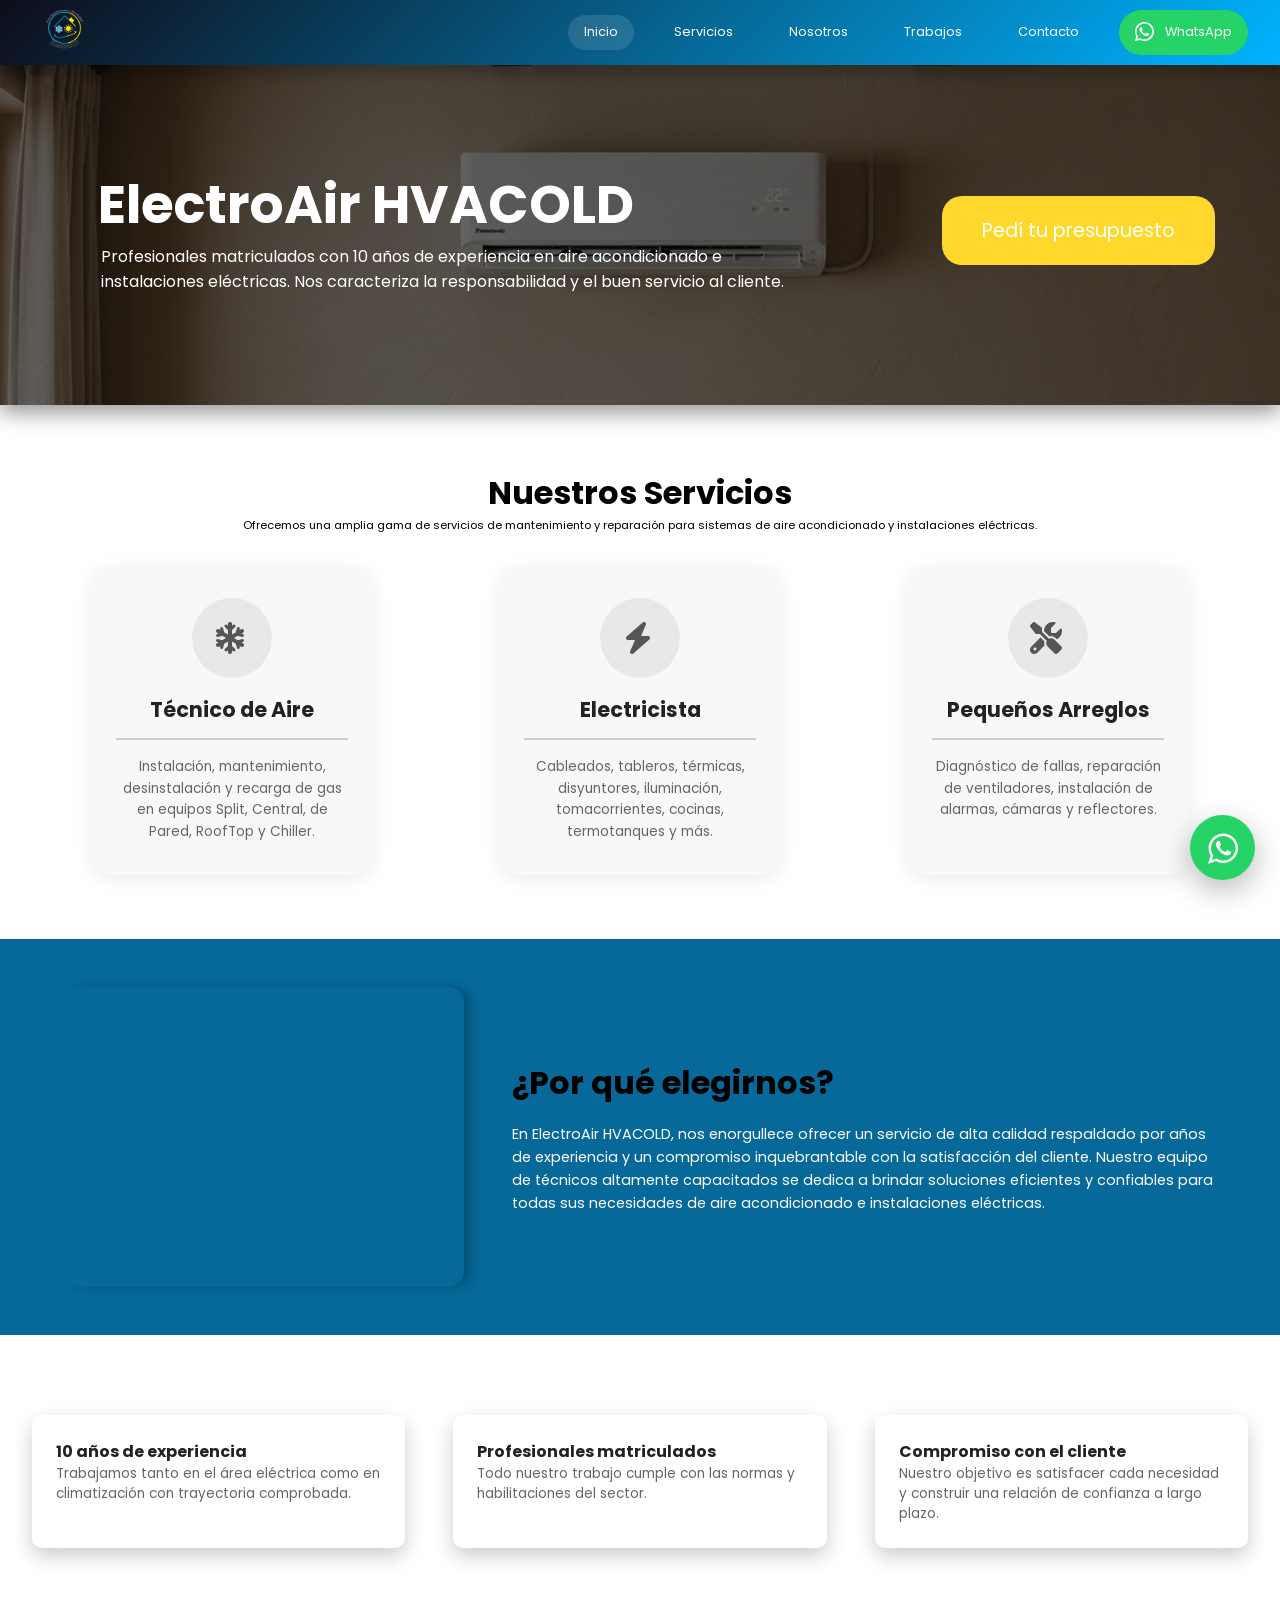
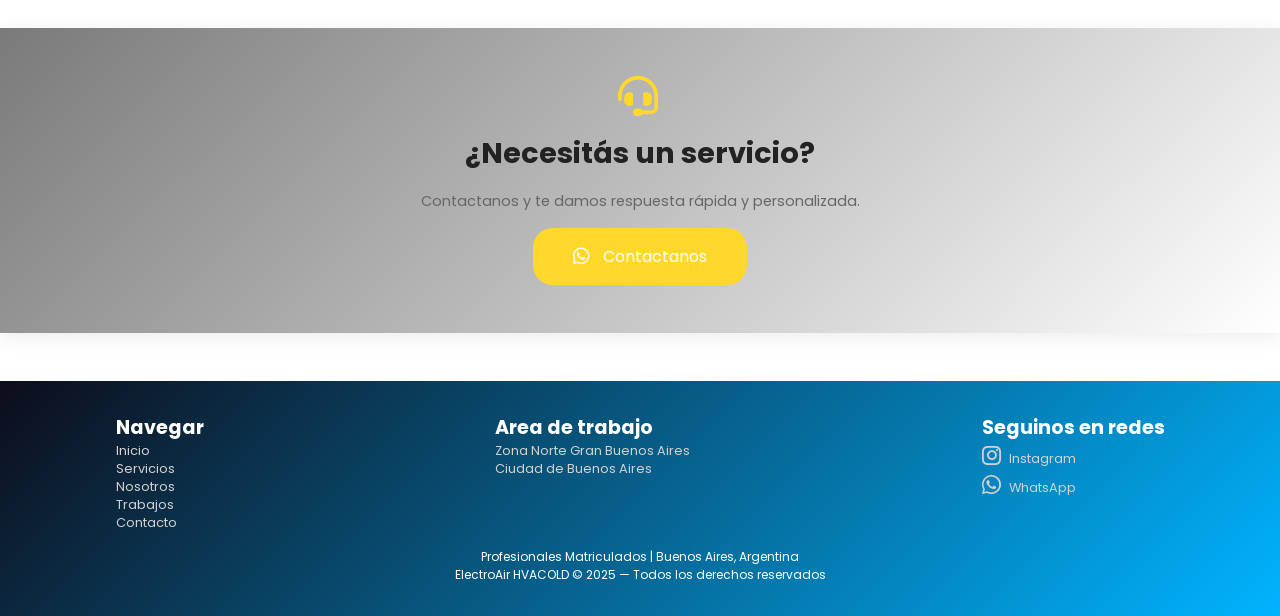
==== commit 3103237c: "Mejorar navegación y servicios: optimizar navbar con estado activo, corregir efectos hover, reducir " ====
--- a/index.html
+++ b/index.html
@@ -28,7 +28,7 @@
     </a>
 
     <nav>
-      <a href="index.html">Inicio</a>
+      <a href="index.html" class="active">Inicio</a>
       <a href="pages/servicios.html">Servicios</a>
       <a href="pages/nosotros.html">Nosotros</a>
       <a href="pages/trabajos.html">Trabajos</a>
--- a/css/main.css
+++ b/css/main.css
@@ -1,7 +1,7 @@
 @charset "UTF-8";
 header {
   background: linear-gradient(135deg, #0d0d1a, #00b4ff);
-  padding: 0.8rem 2rem;
+  padding: 0.4rem 2rem;
   display: flex;
   align-items: center;
   justify-content: space-between;
@@ -15,29 +15,34 @@
 
 nav {
   display: flex;
+  align-items: center;
   gap: 1.5rem;
-  align-items: center;
-}
-
-a {
+}
+nav a {
   color: #ffffff;
   font-size: 0.8rem;
   text-decoration: none;
   font-family: "Poppins", sans-serif;
-  transition: background-color 0.3s ease;
-  padding-right: 0.6rem;
-}
-a:hover {
+  padding: 0.55rem 1rem;
+  border-radius: 999px;
+  transition: background-color 0.3s ease, color 0.3s ease;
+}
+nav a:hover {
   color: #ffd82b;
+  background: rgba(255, 255, 255, 0.12);
+}
+nav a.active {
+  color: white;
+  background: rgba(255, 255, 255, 0.12);
 }
 
 img {
-  height: 4rem;
+  height: 3rem;
   padding-left: 0.5rem;
 }
 
 body {
-  padding-top: 70px;
+  padding-top: 55px;
 }
 
 .btn-whatsapp {
@@ -48,6 +53,7 @@
   display: flex;
   align-items: center;
   gap: 0.4rem;
+  transition: background-color 0.3s ease;
 }
 .btn-whatsapp:hover {
   background-color: #1ebe5d;
@@ -120,52 +126,6 @@
 i {
   font-size: 1.2rem;
   margin-right: 5px;
-}
-
-.servicios-titulo {
-  margin-top: 3rem;
-  display: flex;
-  align-items: center;
-  justify-content: center;
-  text-align: center;
-  gap: 0.2rem;
-  padding: 3rem;
-}
-
-.servicios-detalle .aire-lista .categoria ul li, .servicios-detalle .electricista-lista .categoria ul li, .servicios-detalle .arreglos-lista .categoria ul li {
-  font-size: 0.85rem;
-  font-family: "Poppins", sans-serif;
-  color: #444444;
-  line-height: 1.6;
-}
-
-.servicios-detalle .aire-lista .categoria, .servicios-detalle .electricista-lista .categoria, .servicios-detalle .arreglos-lista .categoria {
-  display: flex;
-  flex-direction: column;
-  width: 280px;
-  background-color: #ffffff;
-  padding: 1.5rem;
-  border-radius: 0.8rem;
-  box-shadow: 0 8px 20px rgba(0, 0, 0, 0.1);
-  gap: 1rem;
-}
-.servicios-detalle .aire-lista .categoria .titulo, .servicios-detalle .electricista-lista .categoria .titulo, .servicios-detalle .arreglos-lista .categoria .titulo {
-  display: flex;
-  flex-direction: column;
-}
-.servicios-detalle .aire-lista .categoria .titulo h2, .servicios-detalle .electricista-lista .categoria .titulo h2, .servicios-detalle .arreglos-lista .categoria .titulo h2 {
-  font-size: 1.1rem;
-  font-family: "Poppins", sans-serif;
-  color: #333333;
-}
-
-.fondo-aire, .fondo-electricista, .fondo-arreglos {
-  background-size: cover;
-  background-position: center;
-  background-repeat: no-repeat;
-  border-radius: 0.8rem;
-  padding: 2rem;
-  box-shadow: 0 8px 20px rgba(0, 0, 0, 0.1);
 }
 
 .hero {
@@ -469,7 +429,7 @@
   border-radius: 50px;
   text-align: center;
   font-size: 35px;
-  padding-left: 15px;
+  padding-left: 0.5%;
   z-index: 100;
   box-shadow: 0 10px 30px rgba(0, 0, 0, 0.283);
   transition: transform 0.3s ease, box-shadow 0.3s ease;
@@ -480,179 +440,136 @@
   box-shadow: 0 10px 45px rgba(0, 0, 0, 0.406);
 }
 
+.servicios {
+  padding: 6rem 2rem;
+  background: #f8f9fb;
+}
+
 .servicios-titulo {
-  flex-direction: column;
-  display: flex;
-  justify-content: center;
+  text-align: center;
+  margin-bottom: 4rem;
+  justify-content: center;
+}
+.servicios-titulo h1 {
+  font-size: 3rem;
+  font-family: "Poppins", sans-serif;
+  font-weight: 700;
+}
+.servicios-titulo p {
+  max-width: 700px;
+  margin: 1rem auto 0;
+  font-family: "Poppins", sans-serif;
+  color: #666;
 }
 .servicios-titulo .barrita {
-  width: 55px;
+  width: 70px;
   height: 4px;
-  background-color: rgb(10, 60, 102);
-  border-radius: 10px;
-  margin-top: 8px;
-  width: 100px;
-}
-.servicios-titulo h1 {
-  font-size: 2.3rem;
-  color: #000000;
-  font-family: "Poppins", sans-serif;
-}
-.servicios-titulo p {
-  padding-top: 2rem;
-  font-size: 0.9rem;
-  color: #211d6f;
-  font-family: "Poppins", sans-serif;
-}
-
-.servicios-detalle {
-  display: flex;
-  justify-content: center;
-  gap: 5rem;
-  flex-direction: column;
-  padding: 2rem;
-}
-.servicios-detalle h2 {
-  font-size: 2rem;
-  font-family: "Poppins", sans-serif;
-}
-.servicios-detalle .aire-lista {
-  display: flex;
+  background: #1da1f2;
+  border-radius: 20px;
+  margin: 1rem auto;
+}
+
+.cards-servicios {
+  display: grid;
+  grid-template-columns: repeat(auto-fit, minmax(320px, 1fr));
   gap: 2rem;
-  align-items: stretch;
-  margin-top: 2rem;
-  padding: 0 1rem;
-  flex-wrap: wrap;
-}
-.servicios-detalle .aire-lista .categoria .barrita {
-  width: 55px;
-  height: 4px;
-  background-color: rgb(0, 124, 226);
-  border-radius: 10px;
-  margin-top: 8px;
-}
-.servicios-detalle .aire-lista .categoria ul {
-  background-color: rgba(16, 45, 139, 0.0823529412);
-  border-radius: 0.5rem;
-  padding: 0.7rem;
-  padding-left: 1rem;
+  max-width: 1300px;
+  margin: auto;
+}
+
+.card-servicio {
+  background: white;
+  padding: 2.5rem;
+  border-radius: 25px;
+  text-align: center;
+  box-shadow: 0 10px 30px rgba(0, 0, 0, 0.06);
+  transition: 0.3s;
+}
+.card-servicio:hover {
+  transform: translateY(-8px);
+}
+.card-servicio .icono {
+  width: 90px;
+  height: 90px;
+  border-radius: 50%;
+  margin: 0 auto 1.5rem auto;
+  display: flex;
+  justify-content: center;
+  align-items: center;
+  margin-bottom: 1.5rem;
+}
+.card-servicio .icono i {
+  font-size: 2.5rem;
+}
+.card-servicio h2 {
+  font-size: 1.8rem;
+  margin-bottom: 1.5rem;
+  font-family: "Poppins", sans-serif;
+}
+.card-servicio ul {
   list-style: none;
-}
-.servicios-detalle .aire-lista .categoria ul li::before {
-  content: "✔ ";
-  color: rgb(0, 124, 226);
-}
-.servicios-detalle .electricista-lista {
-  display: flex;
-  gap: 2rem;
-  align-items: stretch;
-  margin-top: 2rem;
-  padding: 0 1rem;
-  flex-wrap: wrap;
-}
-.servicios-detalle .electricista-lista .categoria .barrita {
-  width: 55px;
-  height: 4px;
-  background-color: rgb(241, 222, 44);
-  border-radius: 10px;
-  margin-top: 8px;
-}
-.servicios-detalle .electricista-lista .categoria ul {
-  background-color: rgba(16, 45, 139, 0.0823529412);
-  border-radius: 0.5rem;
-  padding: 0.7rem;
-  padding-left: 1rem;
-  list-style: none;
-}
-.servicios-detalle .electricista-lista .categoria ul li::before {
-  content: "✔ ";
-  color: rgb(241, 222, 44);
-}
-.servicios-detalle .arreglos-lista {
-  display: flex;
-  gap: 2rem;
-  align-items: stretch;
-  margin-top: 2rem;
-  padding: 0 1rem;
-  flex-wrap: wrap;
-}
-.servicios-detalle .arreglos-lista .categoria .barrita {
-  width: 55px;
-  height: 4px;
-  background-color: rgb(192, 192, 192);
-  border-radius: 10px;
-  margin-top: 8px;
-}
-.servicios-detalle .arreglos-lista .categoria ul {
-  background-color: rgba(16, 45, 139, 0.0823529412);
-  border-radius: 0.5rem;
-  padding: 0.7rem;
-  padding-left: 1rem;
-  list-style: none;
-}
-.servicios-detalle .arreglos-lista .categoria ul li::before {
-  content: "✔ ";
-  color: rgb(192, 192, 192);
-}
-.servicios-detalle .arreglos-lista {
-  justify-content: flex-end;
-  gap: 6rem;
-}
-.servicios-detalle .arreglos-lista .categoria {
-  width: 360px;
-}
-.servicios-detalle .contenedor-titulo-icon {
-  display: flex;
-  align-items: center;
-  gap: 1rem;
-}
-.servicios-detalle .contenedor-titulo-icon .icono-aire {
-  border-radius: 50%;
-  width: 80px;
-  height: 80px;
-  display: flex;
-  align-items: center;
-  justify-content: center;
-}
-.servicios-detalle .contenedor-titulo-icon .icono-aire i {
-  font-size: 3rem;
-  color: #2abce9;
-}
-.servicios-detalle .contenedor-titulo-icon .icono-electricista {
-  border-radius: 50%;
-  width: 80px;
-  height: 80px;
-  display: flex;
-  align-items: center;
-  justify-content: center;
-}
-.servicios-detalle .contenedor-titulo-icon .icono-electricista i {
-  font-size: 3rem;
-  color: rgb(247, 211, 55);
-}
-.servicios-detalle .contenedor-titulo-icon .icono-arreglos {
-  border-radius: 50%;
-  width: 80px;
-  height: 80px;
-  display: flex;
-  align-items: center;
-  justify-content: center;
-}
-.servicios-detalle .contenedor-titulo-icon .icono-arreglos i {
-  font-size: 3rem;
-  color: #c0c0c0;
-}
-
-.fondo-aire {
-  background-image: url("/assets/images/aire-servicios.png");
-}
-
-.fondo-electricista {
-  background-image: url("/assets/images/elec-servicios.png");
-}
-
-.fondo-arreglos {
-  background-image: url("/assets/images/arreglos-servicios.png");
+  padding: 0;
+  margin-bottom: 2rem;
+  text-align: left;
+}
+.card-servicio ul li {
+  padding: 0.8rem 0;
+  border-bottom: 1px solid #eee;
+  font-family: "Poppins", sans-serif;
+  font-size: 0.8rem;
+}
+.card-servicio ul li::before {
+  content: "✓";
+  margin-right: 0.6rem;
+  font-weight: 700;
+}
+.card-servicio a {
+  display: block;
+  text-align: center;
+  padding: 1rem;
+  font-family: "Poppins", sans-serif;
+  border-radius: 15px;
+  text-decoration: none;
+  font-weight: 600;
+}
+
+.aire .icono {
+  background: #eaf4ff;
+  color: #0d6efd;
+}
+.aire a {
+  border: 2px solid #0d6efd;
+  color: #0d6efd;
+}
+.aire a:hover {
+  background: #0d6efd;
+  color: white;
+}
+
+.electricidad .icono {
+  background: #fff7dd;
+  color: #f4b400;
+}
+.electricidad a {
+  border: 2px solid #f4b400;
+  color: #f4b400;
+}
+.electricidad a:hover {
+  background: #f4b400;
+  color: white;
+}
+
+.arreglos .icono {
+  background: #f3f4f6;
+  color: #7a7a7a;
+}
+.arreglos a {
+  border: 2px solid #b8b8b8;
+  color: #7a7a7a;
+}
+.arreglos a:hover {
+  background: #7a7a7a;
+  color: white;
 }
 
 * {
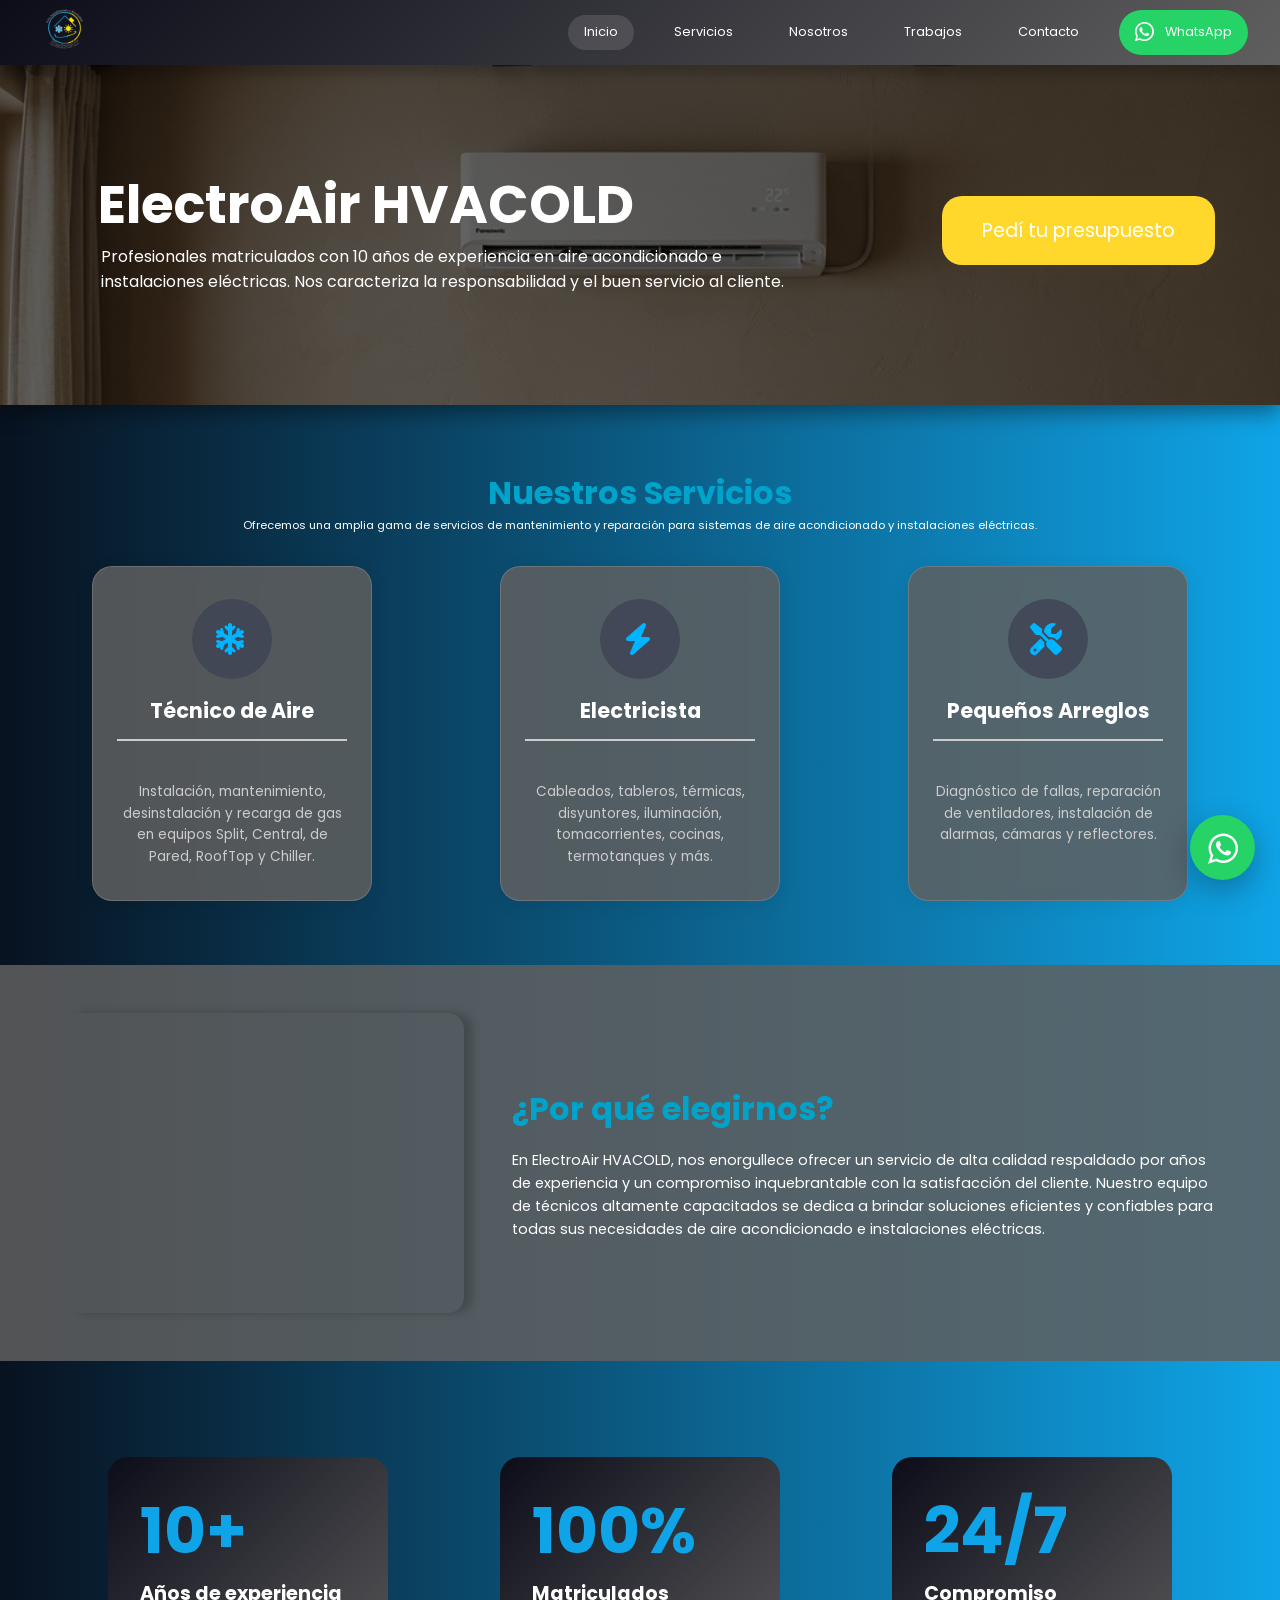
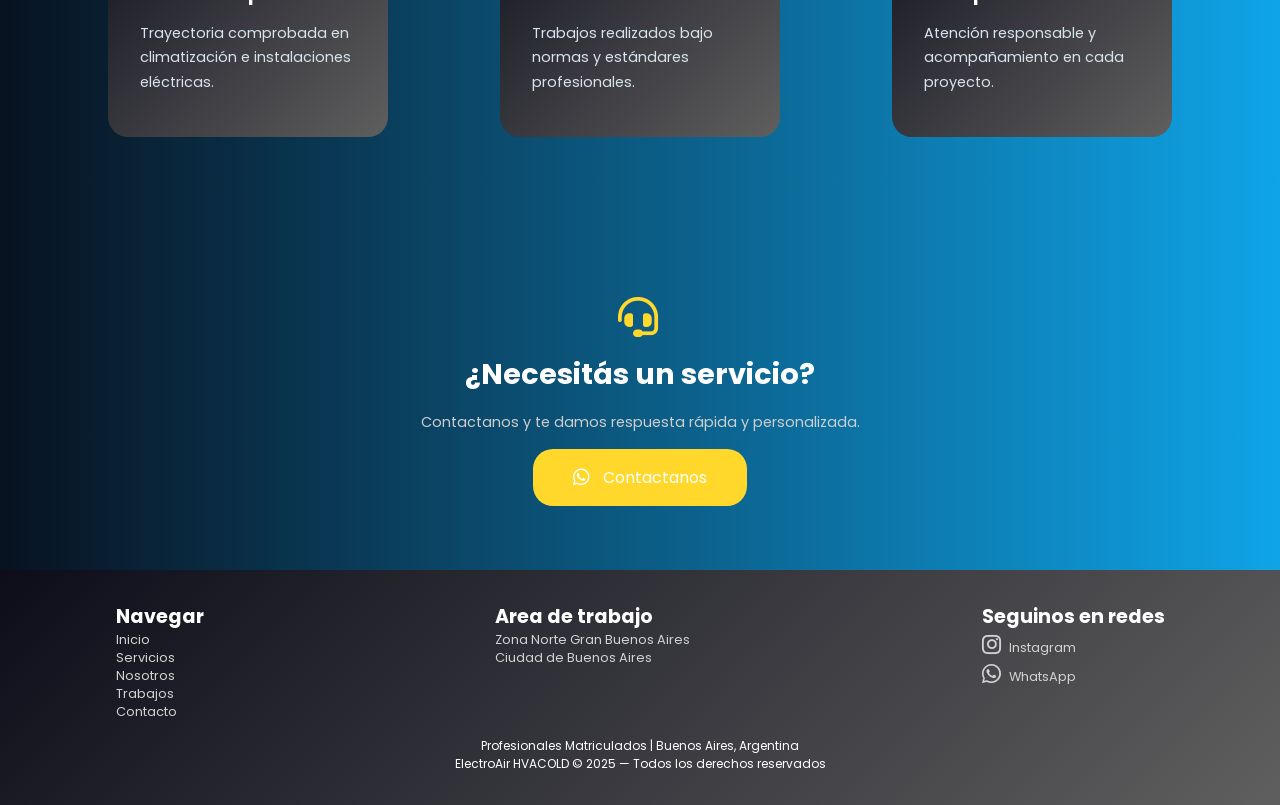
==== commit 191e2519: "feat: rediseñar servicios y nosotros, actualizar paleta del sitio" ====
--- a/index.html
+++ b/index.html
@@ -109,33 +109,42 @@
       </div>
 
       <div class="cards-porque">
+
         <div class="card-porque">
-          <h3>10 años de experiencia</h3>
-          <p>Trabajamos tanto en el área eléctrica como en climatización con trayectoria comprobada.</p>
-        </div>
+          <span class="numero">10+</span>
+          <h3>Años de experiencia</h3>
+          <p>Trayectoria comprobada en climatización e instalaciones eléctricas.</p>
+        </div>
+
         <div class="card-porque">
-          <h3>Profesionales matriculados</h3>
-          <p>Todo nuestro trabajo cumple con las normas y habilitaciones del sector.</p>
-        </div>
+          <span class="numero">100%</span>
+          <h3>Matriculados</h3>
+          <p>Trabajos realizados bajo normas y estándares profesionales.</p>
+        </div>
+
         <div class="card-porque">
-          <h3>Compromiso con el cliente</h3>
-          <p>Nuestro objetivo es satisfacer cada necesidad y construir una relación de confianza a largo plazo.</p>
-        </div>
-      </div>
+          <span class="numero">24/7</span>
+          <h3>Compromiso</h3>
+          <p>Atención responsable y acompañamiento en cada proyecto.</p>
+        </div>
+
+      </div>
+
+      <section class="cta">
+        <i class="fa-solid fa-headset"></i>
+        <h2>¿Necesitás un servicio?</h2>
+        <p>Contactanos y te damos respuesta rápida y personalizada.</p>
+
+        <a href="pages/contacto.html" class="btn">
+          <i class="fa-brands fa-whatsapp"></i> Contactanos
+        </a>
+      </section>
 
     </section>
 
 
     <!-- CTA -->
-    <section class="cta">
-      <i class="fa-solid fa-headset"></i>
-      <h2>¿Necesitás un servicio?</h2>
-      <p>Contactanos y te damos respuesta rápida y personalizada.</p>
-
-      <a href="pages/contacto.html" class="btn">
-        <i class="fa-brands fa-whatsapp"></i> Contactanos
-      </a>
-    </section>
+
 
   </main>
 
--- a/css/main.css
+++ b/css/main.css
@@ -1,6 +1,6 @@
 @charset "UTF-8";
 header {
-  background: linear-gradient(135deg, #0d0d1a, #00b4ff);
+  background: linear-gradient(135deg, #0d0d1a, #5f5f5f);
   padding: 0.4rem 2rem;
   display: flex;
   align-items: center;
@@ -61,7 +61,7 @@
 }
 
 footer {
-  background: linear-gradient(135deg, #0d0d1a, #00b4ff);
+  background: linear-gradient(135deg, #0d0d1a, #5f5f5f);
   padding: 2rem 4rem;
 }
 footer .footer-box {
@@ -186,10 +186,12 @@
 }
 .servicios-home .titulo-desc-servicios h2 {
   font-size: 2rem;
+  color: #00A3CA;
   font-family: "Poppins", sans-serif;
 }
 .servicios-home .titulo-desc-servicios p {
   font-family: "Poppins", sans-serif;
+  color: #FFFFFF;
   font-size: 0.7rem;
 }
 .servicios-home .cards-servicios {
@@ -201,7 +203,7 @@
   margin: 0 auto;
 }
 .servicios-home .cards-servicios .card-servicio {
-  background-color: #f8f8f8;
+  background-color: rgba(95, 95, 95, 0.8549019608);
   border-radius: 20px;
   width: 280px;
   display: flex;
@@ -218,7 +220,7 @@
   box-shadow: 0 12px 30px rgba(0, 0, 0, 0.15);
 }
 .servicios-home .cards-servicios .card-servicio .icono-card {
-  background-color: #e8e8e8;
+  background-color: rgba(62, 68, 83, 0.8078431373);
   border-radius: 50%;
   width: 80px;
   height: 80px;
@@ -228,12 +230,12 @@
 }
 .servicios-home .cards-servicios .card-servicio .icono-card i {
   font-size: 2rem;
-  color: #555555;
+  color: #00b4ff;
 }
 .servicios-home .cards-servicios .card-servicio h3 {
   font-size: 1.3rem;
   font-family: "Poppins", sans-serif;
-  color: #222222;
+  color: #ffffff;
   font-weight: 700;
   border-bottom: 2px solid #cccccc;
   padding-bottom: 0.8rem;
@@ -242,7 +244,7 @@
 .servicios-home .cards-servicios .card-servicio p {
   font-size: 0.85rem;
   font-family: "Poppins", sans-serif;
-  color: #666666;
+  color: #cccccc;
   line-height: 1.6;
 }
 
@@ -257,7 +259,7 @@
   gap: 3rem;
   align-items: center;
   width: 100%;
-  background-color: #066999;
+  background: rgba(95, 95, 95, 0.8549019608);
   padding: 3rem 4rem;
 }
 .por-que-elegirnos .slider {
@@ -332,7 +334,7 @@
 .por-que-elegirnos .porque-texto h2 {
   font-size: 2rem;
   font-family: "Poppins", sans-serif;
-  color: #000000;
+  color: #00A3CA;
   font-weight: 700;
 }
 .por-que-elegirnos .porque-texto p {
@@ -342,45 +344,54 @@
   line-height: 1.6;
 }
 .por-que-elegirnos .cards-porque {
-  margin-top: 3rem;
-  display: flex;
-  gap: 3rem;
-  justify-content: center;
-  padding-left: 2rem;
-  padding-right: 2rem;
-  margin-bottom: 5rem;
-}
-.por-que-elegirnos .cards-porque .card-porque h3 {
-  font-size: 1rem;
-  font-family: "Poppins", sans-serif;
+  display: flex;
+  justify-content: center;
+  gap: 7rem;
+  flex-wrap: wrap;
+  padding: 4rem 2rem;
+}
+.por-que-elegirnos .card-porque {
+  width: 280px;
+  min-height: 280px;
+  background: linear-gradient(135deg, #0d0d1a, #5f5f5f);
+  backdrop-filter: blur(10px);
+  border-radius: 20px;
+  border: 1px solid linear-gradient(135deg, #0d0d1a, #5f5f5f);
+  padding: 2rem;
+  display: flex;
+  flex-direction: column;
+  justify-content: center;
+}
+.por-que-elegirnos .card-porque .numero {
+  font-size: 4rem;
   font-weight: 700;
-  color: #222222;
-}
-.por-que-elegirnos .cards-porque .card-porque p {
-  font-size: 0.85rem;
-  font-family: "Poppins", sans-serif;
-  color: #666666;
-}
-.por-que-elegirnos .cards-porque .card-porque {
-  background-color: #ffffff;
-  border-radius: 10px;
-  padding: 1.5rem;
-  width: 400px;
-  box-shadow: 0 8px 20px rgba(0, 0, 0, 0.2);
+  line-height: 1;
+  color: #0fa4e7;
+  margin-bottom: 1rem;
+  font-family: "Poppins", sans-serif;
+}
+.por-que-elegirnos .card-porque h3 {
+  font-size: 1.2rem;
+  color: white;
+  margin-bottom: 0.8rem;
+  font-family: "Poppins", sans-serif;
+}
+.por-que-elegirnos .card-porque p {
+  color: #D8E4ED;
+  line-height: 1.7;
+  font-size: 0.9rem;
+  font-family: "Poppins", sans-serif;
 }
 
 .cta {
-  background: linear-gradient(135deg, #7a7a7a, #ffffff);
   display: flex;
   align-items: center;
   justify-content: center;
   flex-direction: column;
   gap: 1rem;
-  padding: 3rem 6rem;
+  padding: 4rem 3rem;
   text-align: center;
-  box-shadow: 0 4px 20px rgba(0, 0, 0, 0.08);
   width: 100%;
-  margin-bottom: 3rem;
 }
 .cta > i {
   font-size: 2.5rem;
@@ -390,12 +401,12 @@
   font-family: "Poppins", sans-serif;
   font-size: 1.8rem;
   font-weight: 700;
-  color: #222222;
+  color: #ffffff;
 }
 .cta p {
   font-family: "Poppins", sans-serif;
   font-size: 0.9rem;
-  color: #666666;
+  color: #cecece;
 }
 .cta .btn {
   background-color: #ffd82b;
@@ -440,136 +451,488 @@
   box-shadow: 0 10px 45px rgba(0, 0, 0, 0.406);
 }
 
-.servicios {
-  padding: 6rem 2rem;
-  background: #f8f9fb;
-}
-
-.servicios-titulo {
+main {
+  background: linear-gradient(90deg, #081220, #0fa4e7);
+}
+
+.hero-servicios {
+  background: linear-gradient(90deg, #081220, #0fa4e7);
+  min-height: 45vh;
+  display: flex;
+  justify-content: center;
+  align-items: center;
   text-align: center;
-  margin-bottom: 4rem;
-  justify-content: center;
-}
-.servicios-titulo h1 {
-  font-size: 3rem;
-  font-family: "Poppins", sans-serif;
-  font-weight: 700;
-}
-.servicios-titulo p {
+}
+.hero-servicios .hero-contenido span {
+  color: #9fdfff;
+  font-size: 0.9rem;
+  letter-spacing: 2px;
+  font-weight: 600;
+  font-family: "Poppins", sans-serif;
+}
+.hero-servicios .hero-contenido h1 {
+  color: white;
+  font-size: 3.5rem;
+  margin: 1rem 0;
+  font-family: "Poppins", sans-serif;
+}
+.hero-servicios .hero-contenido p {
+  color: white;
   max-width: 700px;
-  margin: 1rem auto 0;
-  font-family: "Poppins", sans-serif;
-  color: #666;
-}
-.servicios-titulo .barrita {
-  width: 70px;
-  height: 4px;
-  background: #1da1f2;
-  border-radius: 20px;
-  margin: 1rem auto;
-}
-
-.cards-servicios {
-  display: grid;
-  grid-template-columns: repeat(auto-fit, minmax(320px, 1fr));
+  margin: auto;
+  font-family: "Poppins", sans-serif;
+}
+
+.intro-servicios {
+  background: white;
+  display: flex;
+  align-items: center;
+  gap: 3rem;
+  max-width: 1200px;
+  margin: auto;
+  padding: 5rem 2rem;
+}
+.intro-servicios .intro-img img {
+  width: 350px;
+  height: 250px;
+  object-fit: cover;
+  border-radius: 15px;
+  box-shadow: 0 10px 25px rgba(0, 0, 0, 0.15);
+}
+.intro-servicios .intro-info h2 {
+  color: #0fa4e7;
+  margin-bottom: 1rem;
+  font-family: "Poppins", sans-serif;
+}
+.intro-servicios .intro-info p {
+  line-height: 1.8;
+  color: #555;
+  font-family: "Poppins", sans-serif;
+}
+
+.servicios-cards {
+  background: linear-gradient(90deg, #081220, #0fa4e7);
+  padding: 5rem 2rem;
+  display: flex;
+  justify-content: center;
   gap: 2rem;
-  max-width: 1300px;
-  margin: auto;
+  flex-wrap: wrap;
 }
 
 .card-servicio {
-  background: white;
-  padding: 2.5rem;
-  border-radius: 25px;
-  text-align: center;
-  box-shadow: 0 10px 30px rgba(0, 0, 0, 0.06);
+  width: 320px;
+  background: rgba(95, 95, 95, 0.8549019608);
+  border: 1px solid rgba(255, 255, 255, 0.15);
+  border-radius: 15px;
+  padding: 2rem;
+  backdrop-filter: blur(8px);
   transition: 0.3s;
 }
 .card-servicio:hover {
   transform: translateY(-8px);
 }
 .card-servicio .icono {
-  width: 90px;
-  height: 90px;
+  width: 70px;
+  height: 70px;
   border-radius: 50%;
-  margin: 0 auto 1.5rem auto;
+  background: rgba(255, 255, 255, 0.1);
   display: flex;
   justify-content: center;
   align-items: center;
   margin-bottom: 1.5rem;
 }
 .card-servicio .icono i {
-  font-size: 2.5rem;
-}
-.card-servicio h2 {
-  font-size: 1.8rem;
+  color: #00b4ff;
+  font-size: 2rem;
+}
+.card-servicio h3 {
+  color: white;
   margin-bottom: 1.5rem;
   font-family: "Poppins", sans-serif;
 }
 .card-servicio ul {
   list-style: none;
   padding: 0;
-  margin-bottom: 2rem;
-  text-align: left;
+  font-family: "Poppins", sans-serif;
 }
 .card-servicio ul li {
-  padding: 0.8rem 0;
-  border-bottom: 1px solid #eee;
-  font-family: "Poppins", sans-serif;
-  font-size: 0.8rem;
+  color: #e4e4e4;
+  padding: 0.7rem 0;
+  border-bottom: 1px solid rgba(255, 255, 255, 0.1);
 }
 .card-servicio ul li::before {
-  content: "✓";
-  margin-right: 0.6rem;
-  font-weight: 700;
-}
-.card-servicio a {
+  content: "✓ ";
+  color: #00b4ff;
+}
+.card-servicio li {
+  color: #e4e4e4;
+  padding: 0.7rem 0;
+  border-bottom: 1px solid rgba(255, 255, 255, 0.1);
+}
+.card-servicio li::before {
+  content: "✓ ";
+  color: #00b4ff;
+}
+
+@media (max-width: 768px) {
+  .intro-servicios {
+    flex-direction: column;
+    text-align: center;
+  }
+  .intro-img img {
+    width: 100%;
+    max-width: 350px;
+  }
+  .hero-servicios h1 {
+    font-size: 2.3rem;
+  }
+}
+.btn-servicio {
   display: block;
   text-align: center;
+  margin-top: 2rem;
   padding: 1rem;
-  font-family: "Poppins", sans-serif;
-  border-radius: 15px;
+  border-radius: 12px;
   text-decoration: none;
+  font-family: "Poppins", sans-serif;
   font-weight: 600;
-}
-
-.aire .icono {
-  background: #eaf4ff;
-  color: #0d6efd;
-}
-.aire a {
-  border: 2px solid #0d6efd;
-  color: #0d6efd;
-}
-.aire a:hover {
-  background: #0d6efd;
+  color: #00b4ff;
+  border: 2px solid #00b4ff;
+  transition: 0.3s ease;
+}
+.btn-servicio:hover {
+  background: #00b4ff;
   color: white;
-}
-
-.electricidad .icono {
-  background: #fff7dd;
-  color: #f4b400;
-}
-.electricidad a {
-  border: 2px solid #f4b400;
-  color: #f4b400;
-}
-.electricidad a:hover {
-  background: #f4b400;
-  color: white;
-}
-
-.arreglos .icono {
-  background: #f3f4f6;
-  color: #7a7a7a;
-}
-.arreglos a {
-  border: 2px solid #b8b8b8;
-  color: #7a7a7a;
-}
-.arreglos a:hover {
-  background: #7a7a7a;
-  color: white;
+  transform: translateY(-2px);
+}
+
+.cta-servicios {
+  padding: 3.5rem 1rem;
+  text-align: center;
+}
+.cta-servicios h2 {
+  font-size: 1.5rem;
+  font-family: "Poppins", sans-serif;
+  color: #ffffff;
+  margin-bottom: 1rem;
+}
+.cta-servicios p {
+  max-width: 600px;
+  margin: 0 auto 2rem auto;
+  font-size: 0.9rem;
+  font-family: "Poppins", sans-serif;
+  color: #9fdfff;
+  line-height: 1.7;
+}
+.cta-servicios a {
+  display: inline-block;
+  text-decoration: none;
+  font-family: "Poppins", sans-serif;
+  padding: 0.75rem 1.5rem;
+  transition: 0.3s ease;
+  color: #ffffff;
+  background: rgba(95, 95, 95, 0.8549019608);
+  border-radius: 8px;
+}
+.cta-servicios a:hover {
+  color: #00b4ff;
+  transform: translateY(-2px);
+}
+
+.hero-nosotros {
+  display: flex;
+  align-items: center;
+  justify-content: space-between;
+  padding: 4rem 6rem;
+  gap: 3rem;
+  background: linear-gradient(135deg, #0d0d1a, #00b4ff);
+}
+.hero-nosotros .hero-nosotros-texto {
+  display: flex;
+  flex-direction: column;
+  gap: 1rem;
+  max-width: 50%;
+}
+.hero-nosotros .hero-nosotros-texto .hero-nosotros-subtitulo {
+  font-size: 0.85rem;
+  font-family: "Poppins", sans-serif;
+  color: #00b4ff;
+  letter-spacing: 2px;
+  font-weight: 600;
+}
+.hero-nosotros .hero-nosotros-texto h1 {
+  font-size: 2.8rem;
+  font-family: "Poppins", sans-serif;
+  color: #ffffff;
+  font-weight: 700;
+  line-height: 1.2;
+}
+.hero-nosotros .hero-nosotros-texto h1 span {
+  color: #00b4ff;
+}
+.hero-nosotros .hero-nosotros-texto .barrita {
+  width: 55px;
+  height: 4px;
+  background-color: #00b4ff;
+  border-radius: 10px;
+  margin-top: 8px;
+}
+.hero-nosotros .hero-nosotros-texto p {
+  font-size: 1rem;
+  font-family: "Poppins", sans-serif;
+  color: #cccccc;
+}
+.hero-nosotros .hero-nosotros-imagen {
+  max-width: 45%;
+  height: 400px;
+}
+.hero-nosotros .hero-nosotros-imagen img {
+  width: 100%;
+  height: 100%;
+  border-radius: 0.8rem;
+  object-fit: cover;
+  object-position: top;
+}
+
+.quienes-somos {
+  display: flex;
+  align-items: center;
+  gap: 4rem;
+  padding: 5rem 6rem;
+  background: rgba(95, 95, 95, 0.8549019608);
+}
+.quienes-somos img {
+  width: 400px;
+  height: 450px;
+  object-fit: cover;
+  border-radius: 0.8rem;
+  box-shadow: 0 8px 20px rgba(0, 0, 0, 0.15);
+  flex-shrink: 0;
+}
+.quienes-somos .quienes-somos-texto {
+  display: flex;
+  flex-direction: column;
+  gap: 1.5rem;
+}
+.quienes-somos .quienes-somos-texto .contenedor-titulo-icon {
+  display: flex;
+  align-items: center;
+  gap: 1rem;
+}
+.quienes-somos .quienes-somos-texto .contenedor-titulo-icon i {
+  font-size: 2rem;
+  color: #00b4ff;
+}
+.quienes-somos .quienes-somos-texto .contenedor-titulo-icon h2 {
+  font-size: 2rem;
+  font-family: "Poppins", sans-serif;
+  color: #ffffff;
+  font-weight: 700;
+}
+.quienes-somos .quienes-somos-texto p {
+  font-size: 1rem;
+  font-family: "Poppins", sans-serif;
+  color: #000000;
+  line-height: 1.8;
+}
+
+.nosotros-cards {
+  display: flex;
+  justify-content: center;
+  align-items: stretch;
+  gap: 5rem;
+  padding: 5rem 6rem;
+  background: linear-gradient(135deg, #0d0d1a, #00b4ff);
+}
+.nosotros-cards .nosotros-card {
+  display: flex;
+  flex-direction: column;
+  gap: 1rem;
+  background: rgba(95, 95, 95, 0.8549019608);
+  border: 1px solid rgba(255, 255, 255, 0.1);
+  padding: 2rem;
+  border-radius: 0.8rem;
+  width: 320px;
+  backdrop-filter: blur(10px);
+}
+.nosotros-cards .nosotros-card .nosotros-card-icono i {
+  font-size: 2.5rem;
+  color: #00b4ff;
+}
+.nosotros-cards .nosotros-card h3 {
+  font-size: 1.3rem;
+  font-family: "Poppins", sans-serif;
+  color: #ffffff;
+  font-weight: 700;
+}
+.nosotros-cards .nosotros-card .barrita {
+  width: 55px;
+  height: 4px;
+  background-color: #00b4ff;
+  border-radius: 10px;
+  margin-top: 8px;
+}
+.nosotros-cards .nosotros-card p {
+  font-size: 0.9rem;
+  font-family: "Poppins", sans-serif;
+  color: #cccccc;
+  line-height: 1.8;
+}
+.nosotros-cards .nosotros-card ul {
+  list-style: none;
+  display: flex;
+  flex-direction: column;
+  gap: 0.6rem;
+}
+.nosotros-cards .nosotros-card ul li {
+  font-size: 0.9rem;
+  font-family: "Poppins", sans-serif;
+  color: #cccccc;
+  display: flex;
+  align-items: center;
+  gap: 0.5rem;
+}
+.nosotros-cards .nosotros-card ul li i {
+  color: #00b4ff;
+}
+
+.reseñas {
+  display: flex;
+  flex-direction: column;
+  align-items: center;
+  gap: 2rem;
+  padding: 5rem 6rem;
+  background: rgba(95, 95, 95, 0.8549019608);
+}
+.reseñas .reseñas-titulo {
+  display: flex;
+  flex-direction: column;
+  align-items: center;
+  gap: 0.5rem;
+}
+.reseñas .reseñas-titulo h2 {
+  font-size: 2rem;
+  font-family: "Poppins", sans-serif;
+  color: #333333;
+  font-weight: 700;
+  text-align: center;
+}
+.reseñas .reseñas-titulo h2 span {
+  color: #00b4ff;
+}
+.reseñas .reseñas-titulo .barrita {
+  width: 55px;
+  height: 4px;
+  background-color: #00b4ff;
+  border-radius: 10px;
+  margin-top: 8px;
+}
+.reseñas .google-badge {
+  display: flex;
+  align-items: center;
+  gap: 0.8rem;
+  background-color: #ffffff;
+  padding: 0.8rem 1.5rem;
+  border-radius: 2rem;
+  box-shadow: 0 4px 15px rgba(0, 0, 0, 0.1);
+  text-decoration: none;
+  transition: 0.2s ease;
+}
+.reseñas .google-badge:hover {
+  transform: scale(0.98);
+  box-shadow: 0 6px 20px rgba(0, 0, 0, 0.15);
+}
+.reseñas .google-badge img {
+  height: 20px;
+}
+.reseñas .google-badge .google-puntuacion {
+  font-size: 1.1rem;
+  font-family: "Poppins", sans-serif;
+  font-weight: 700;
+  color: #333333;
+}
+.reseñas .google-badge .google-estrellas {
+  color: #f5a623;
+  font-size: 1rem;
+}
+.reseñas .google-badge .google-cantidad {
+  font-size: 0.85rem;
+  font-family: "Poppins", sans-serif;
+  color: #666666;
+}
+.reseñas .google-badge i {
+  color: #666666;
+  font-size: 0.85rem;
+}
+.reseñas .reseñas-contenedor {
+  display: flex;
+  gap: 2rem;
+  justify-content: center;
+}
+.reseñas .reseñas-contenedor .reseña {
+  background-color: #fcf3ea;
+  border-radius: 0.8rem;
+  padding: 2rem;
+  width: 400px;
+  box-shadow: 0 4px 15px rgba(0, 0, 0, 0.08);
+  display: flex;
+  flex-direction: column;
+  gap: 1rem;
+}
+.reseñas .reseñas-contenedor .reseña .reseña-comilla i {
+  font-size: 2rem;
+  color: #00b4ff;
+  opacity: 0.5;
+}
+.reseñas .reseñas-contenedor .reseña .reseña-header {
+  display: flex;
+  align-items: center;
+  gap: 1rem;
+}
+.reseñas .reseñas-contenedor .reseña .reseña-header .reseña-avatar {
+  font-size: 3rem;
+  color: #cccccc;
+}
+.reseñas .reseñas-contenedor .reseña .reseña-header .reseña-nombre {
+  font-size: 1rem;
+  font-family: "Poppins", sans-serif;
+  font-weight: 700;
+  color: #333333;
+}
+.reseñas .reseñas-contenedor .reseña .reseña-header .estrellas {
+  color: #f5a623;
+  font-size: 0.9rem;
+}
+.reseñas .reseñas-contenedor .reseña .reseña-texto {
+  font-size: 0.9rem;
+  font-family: "Poppins", sans-serif;
+  color: #666666;
+  line-height: 1.8;
+}
+
+.btn-reseña {
+  display: flex;
+  align-items: center;
+  gap: 0.5rem;
+  text-decoration: none;
+  font-family: "Poppins", sans-serif;
+  font-size: 0.8rem;
+  color: #fcf3ea;
+  border-bottom: 1px solid #fcf3ea;
+  padding-bottom: 2px;
+  transition: 0.2s ease;
+}
+.btn-reseña i {
+  color: #fcf3ea;
+  font-size: 0.85rem;
+  transition: 0.2s ease;
+}
+.btn-reseña:hover {
+  color: #00b4ff;
+  border-bottom-color: #00b4ff;
+}
+.btn-reseña:hover i {
+  color: #00b4ff;
 }
 
 * {
